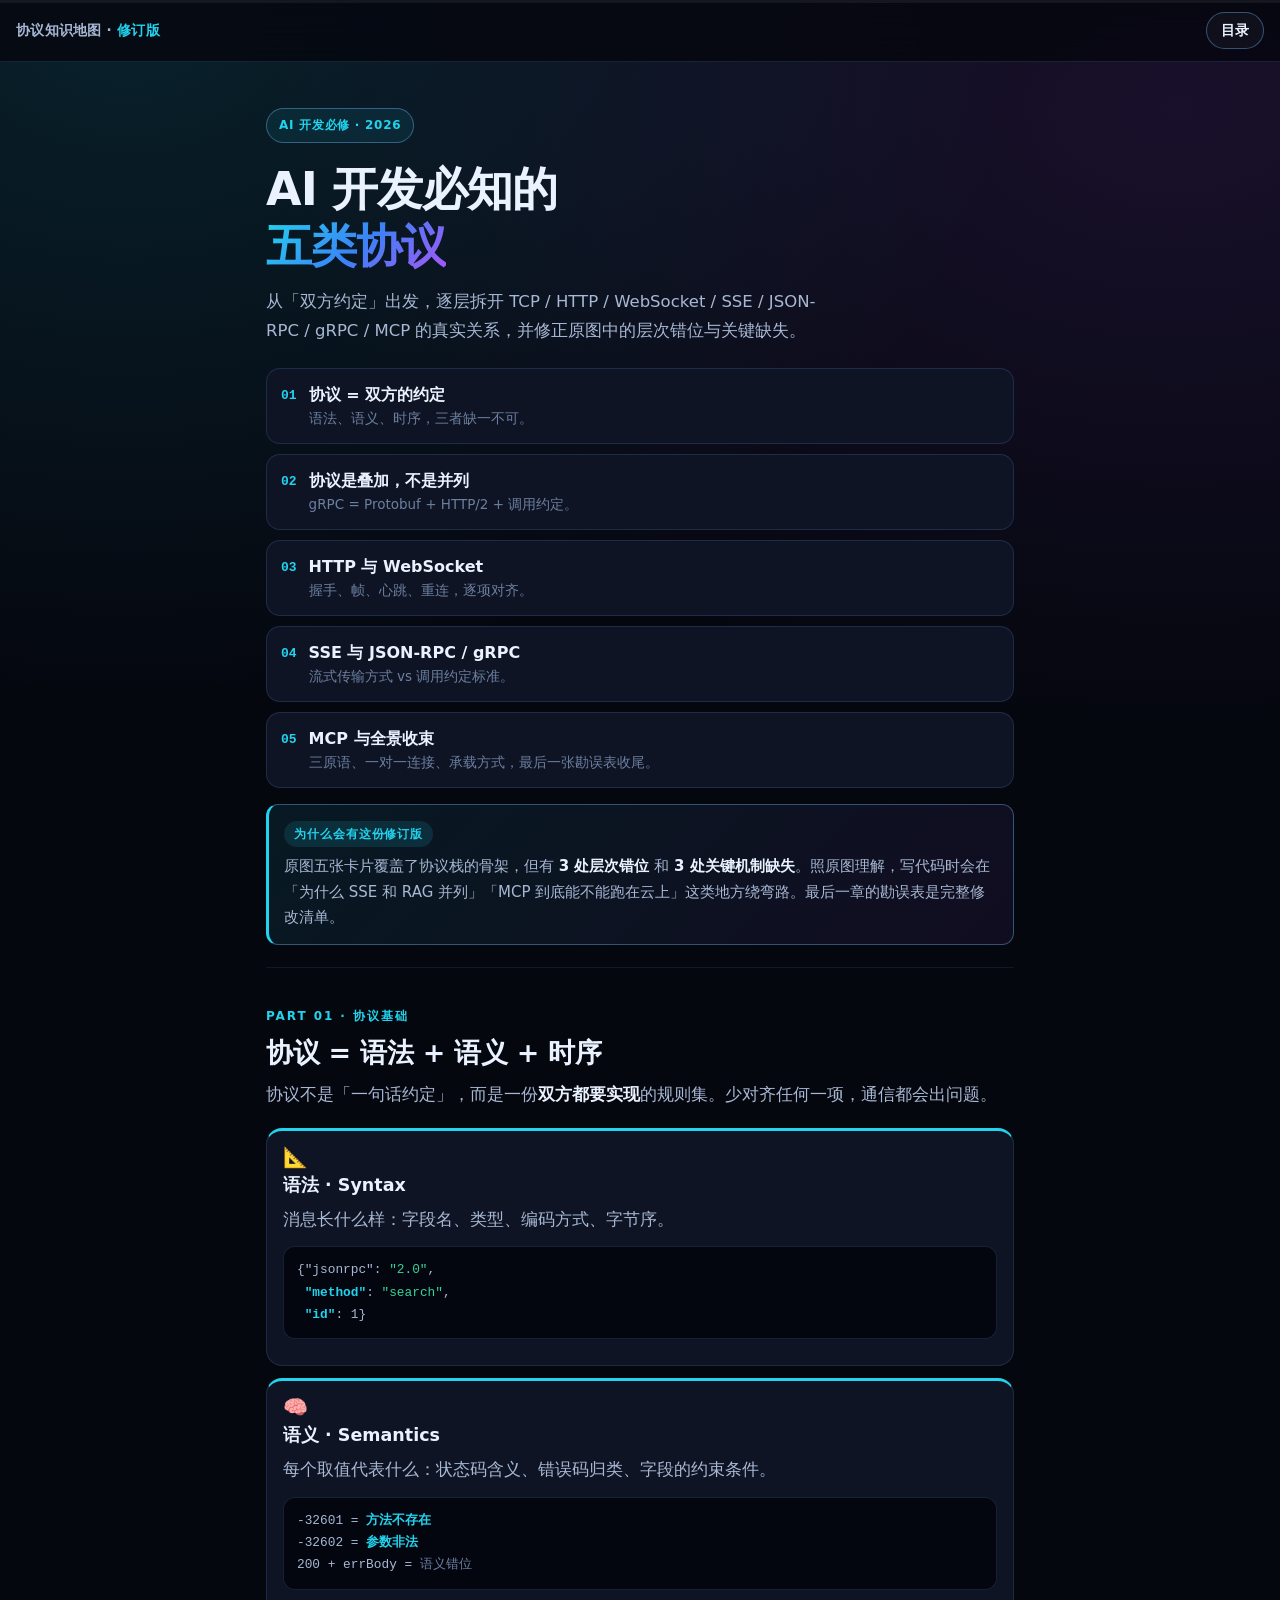
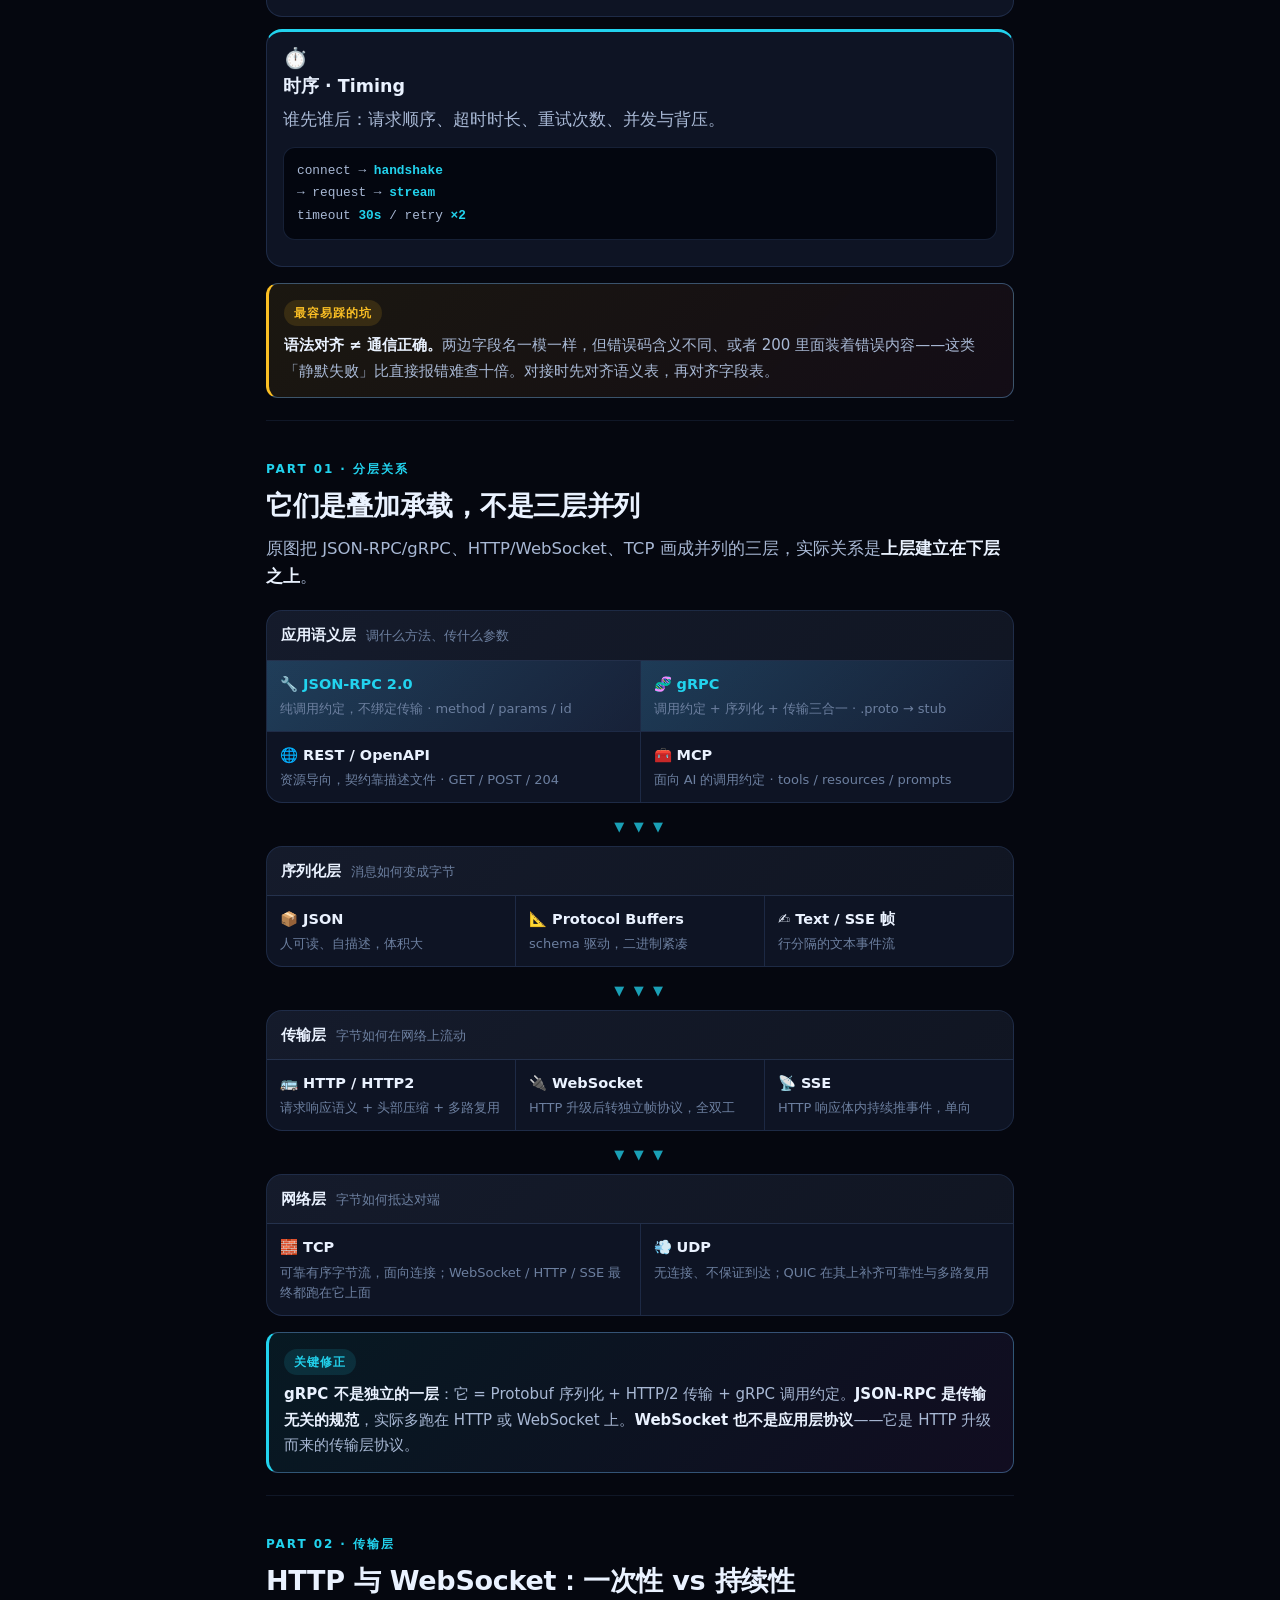
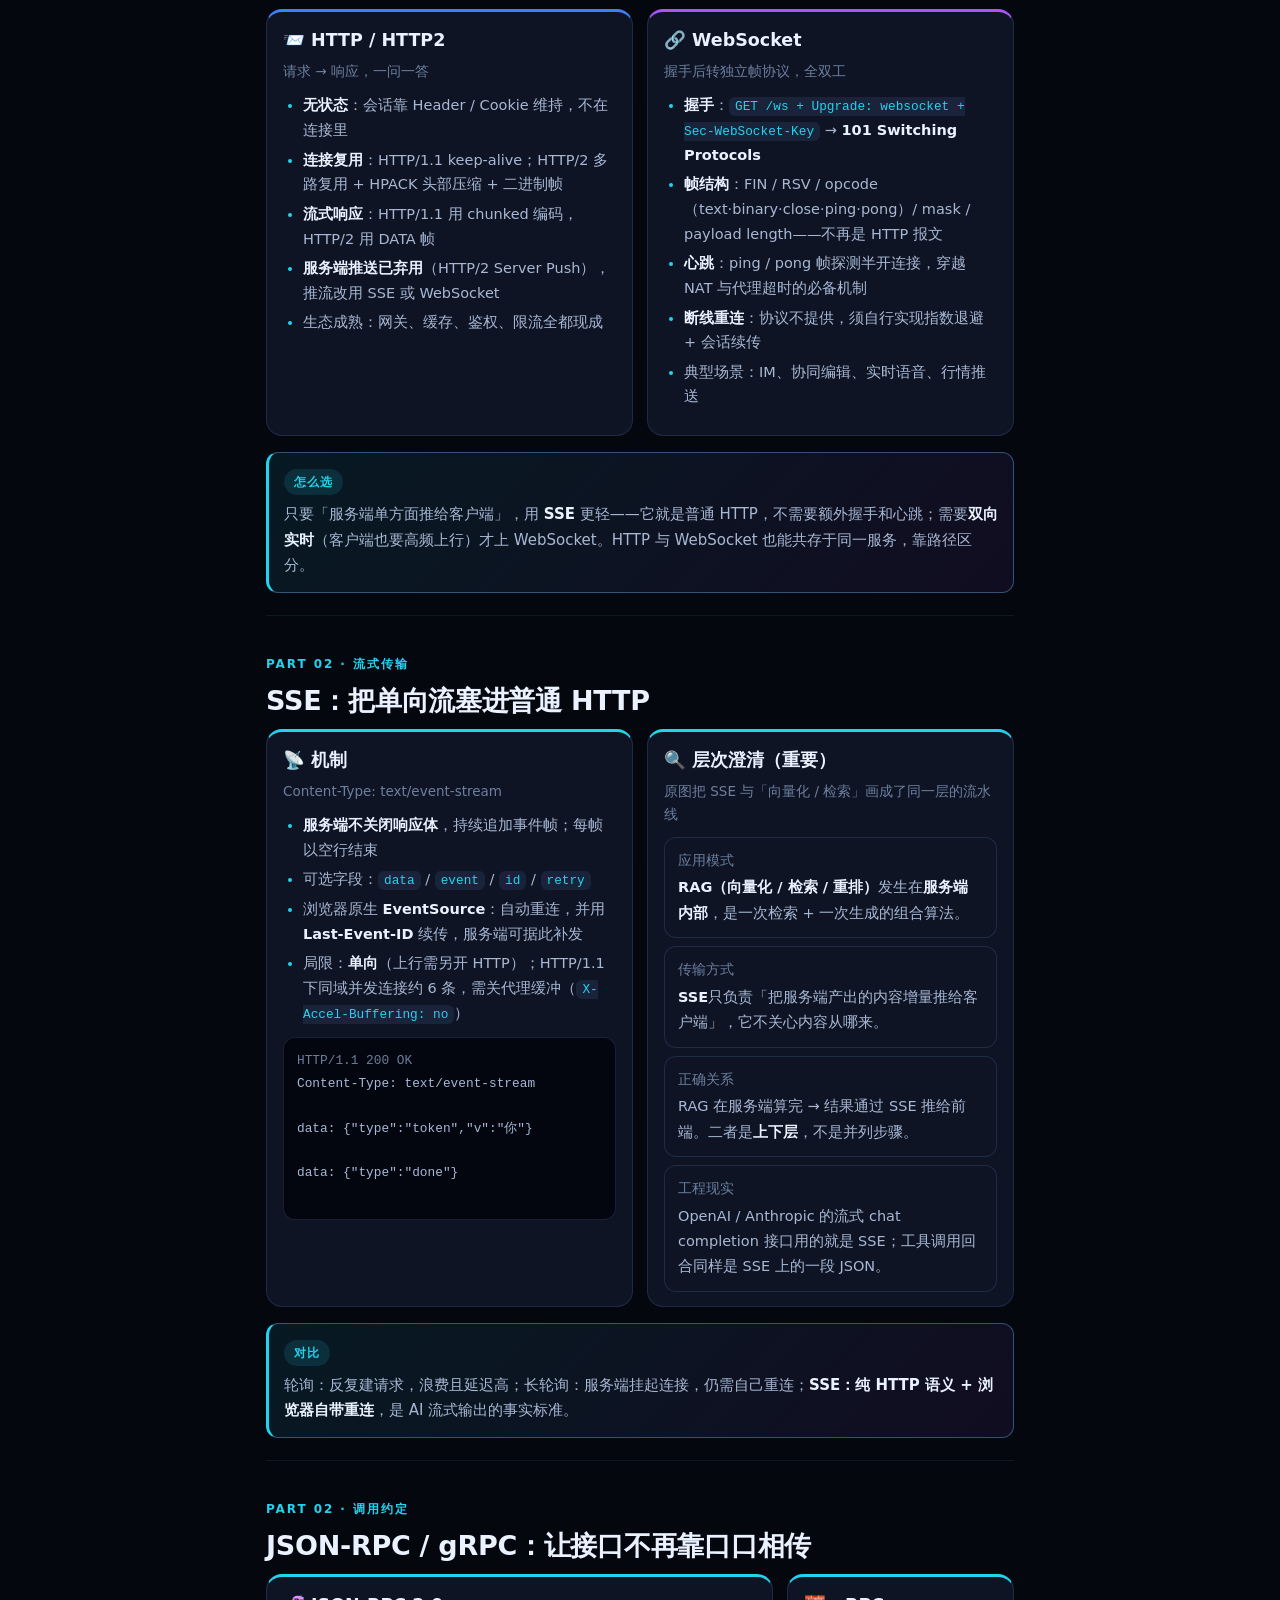
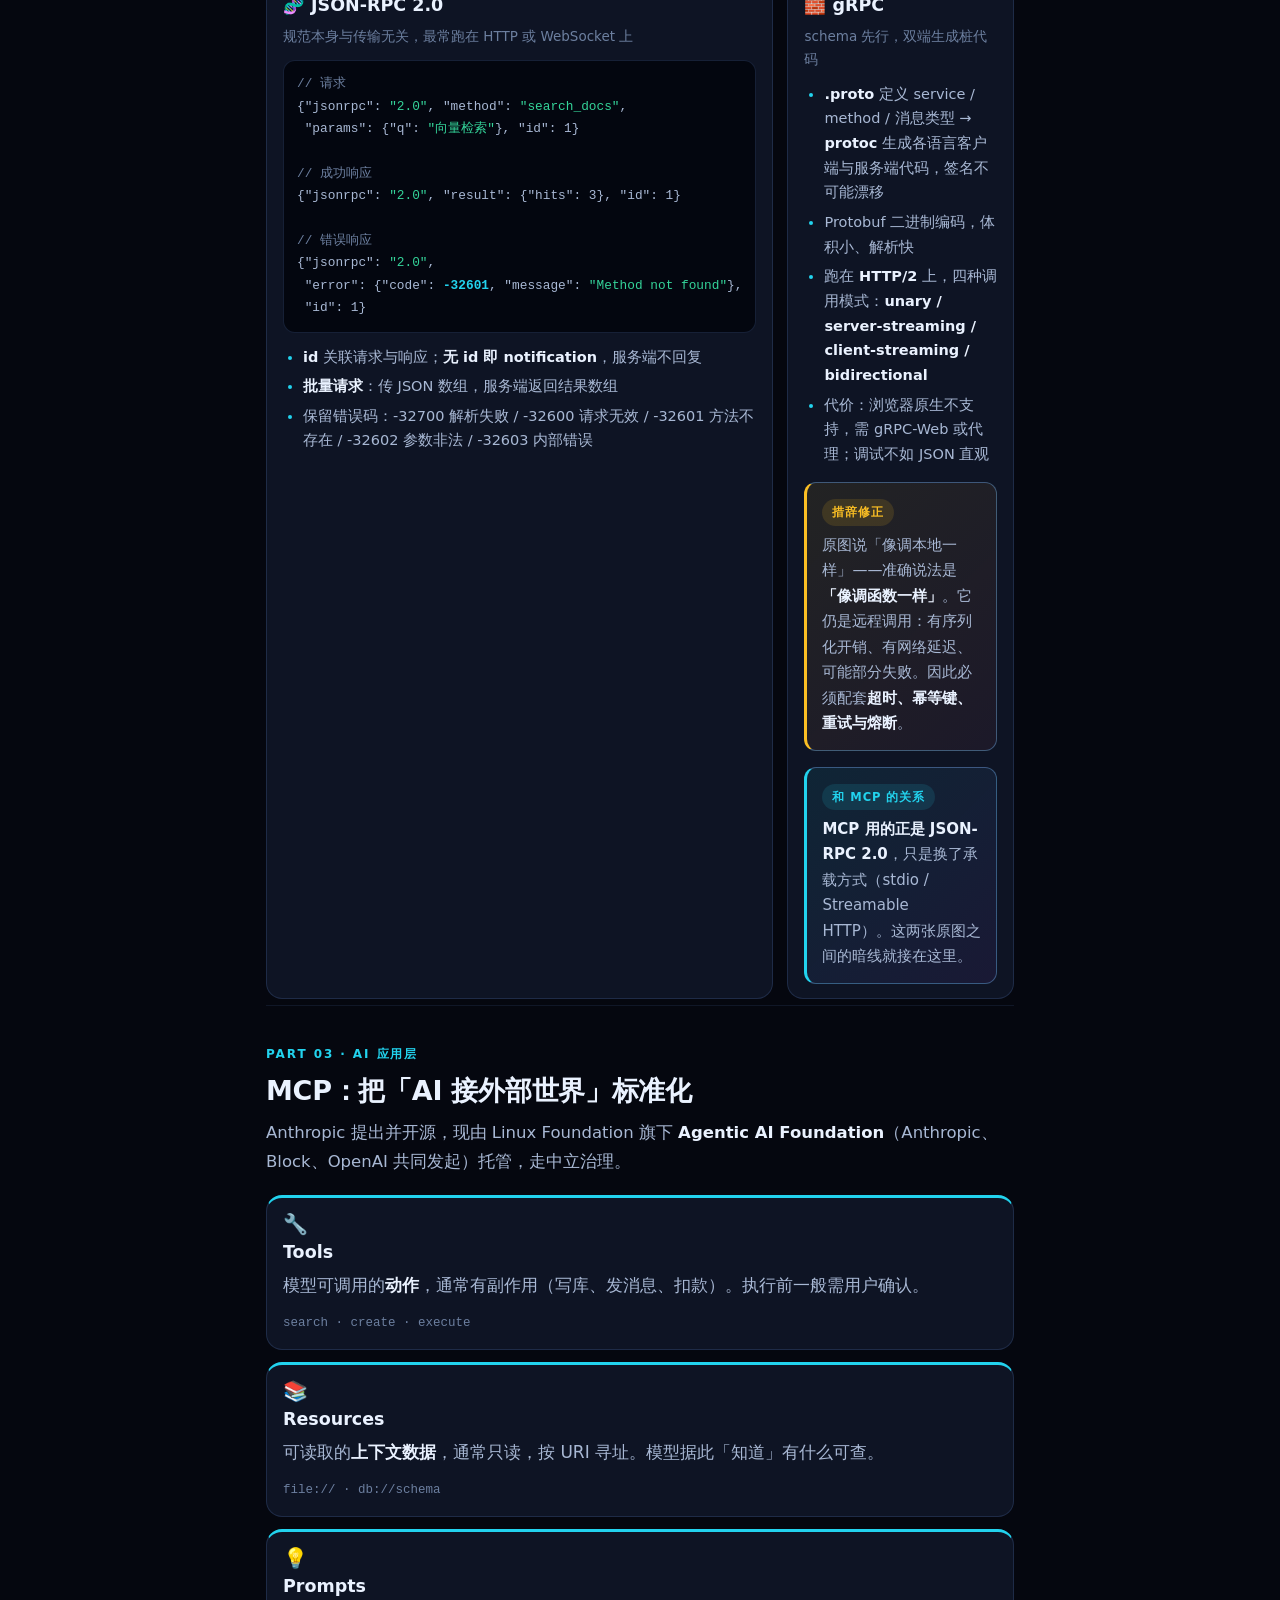
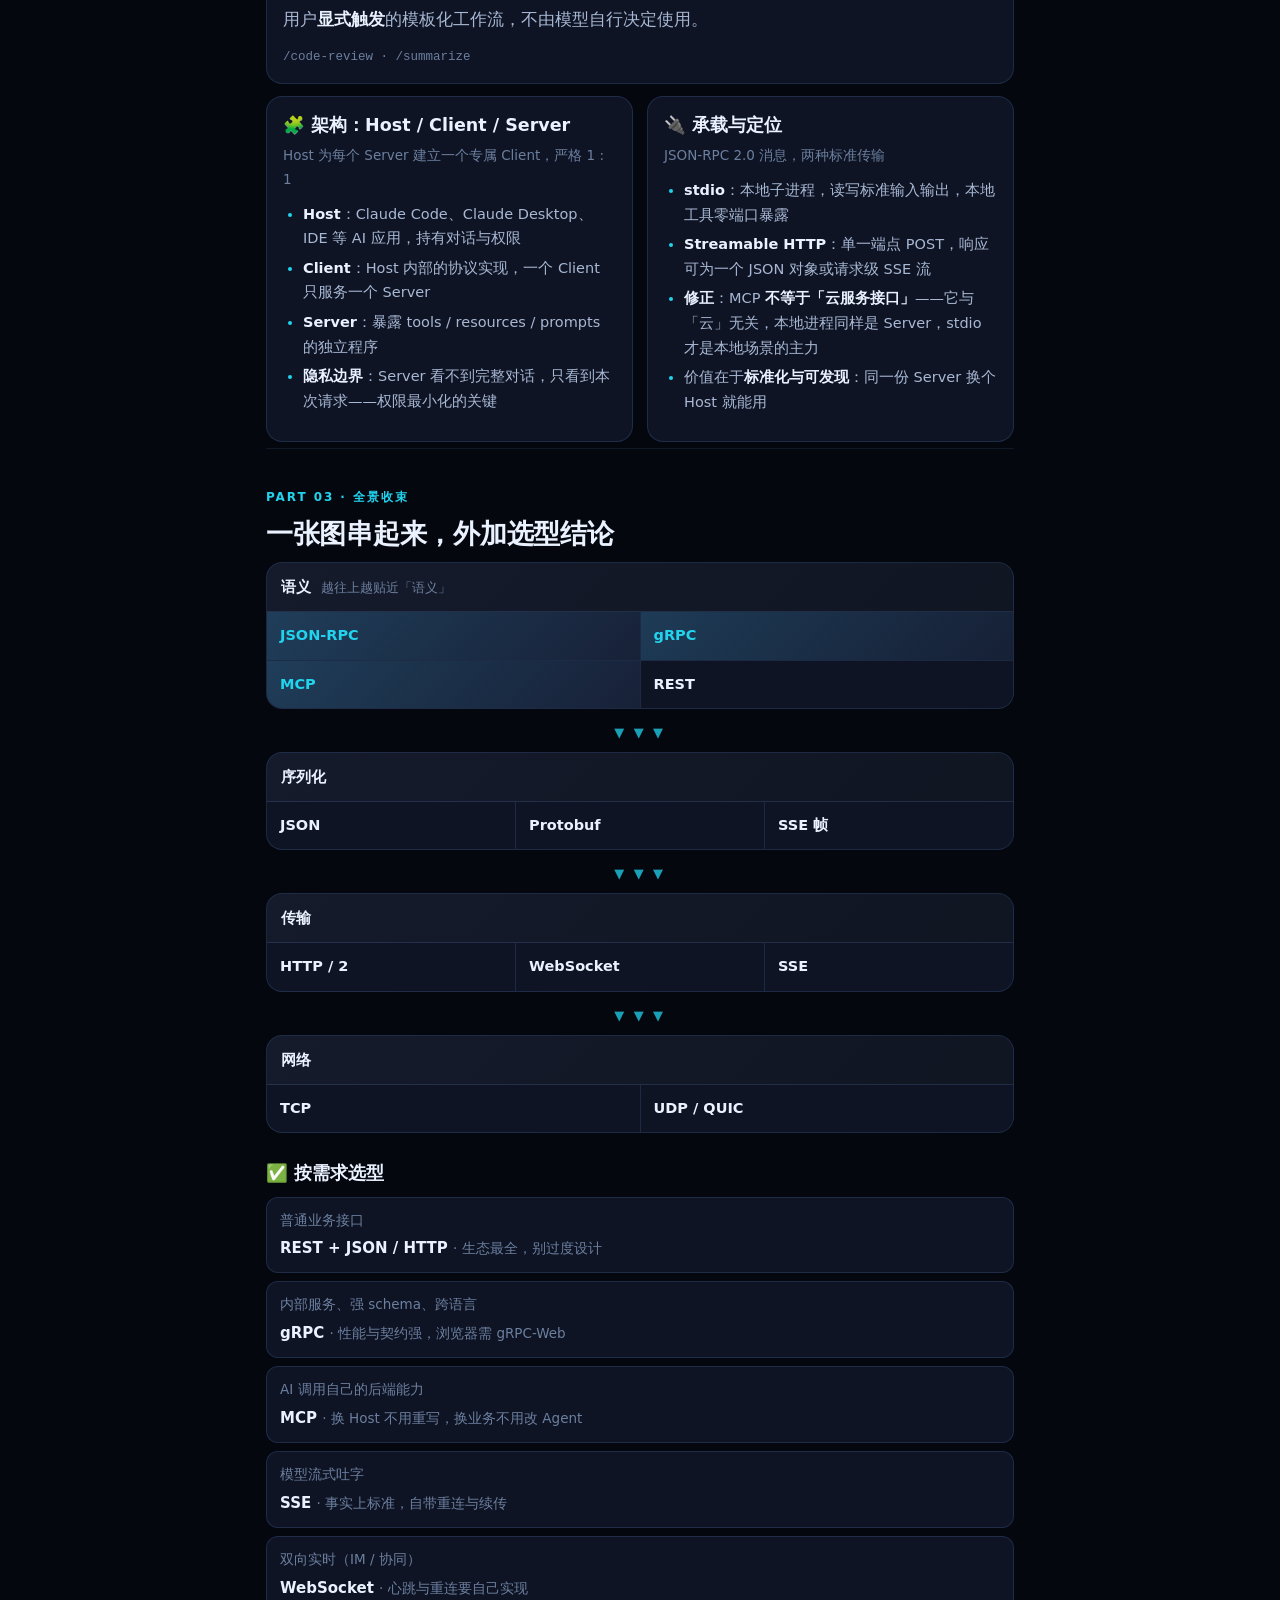
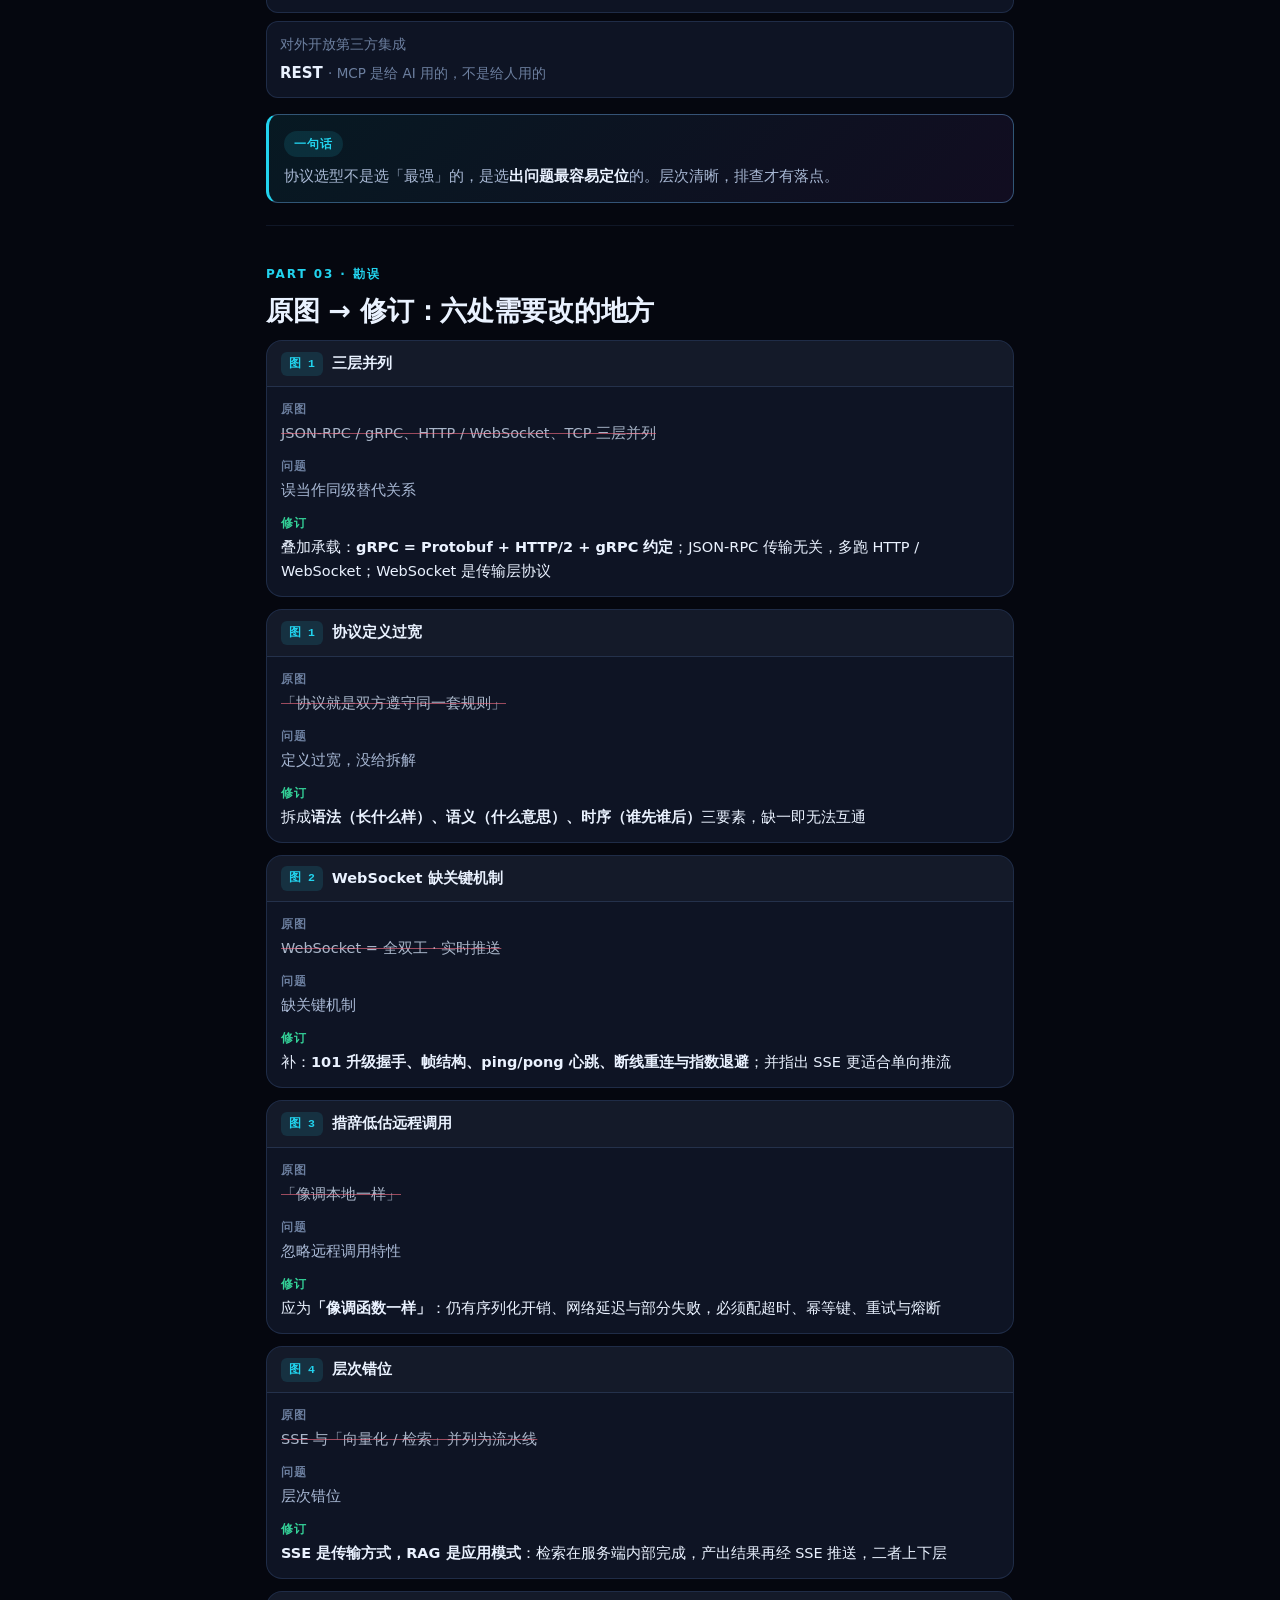
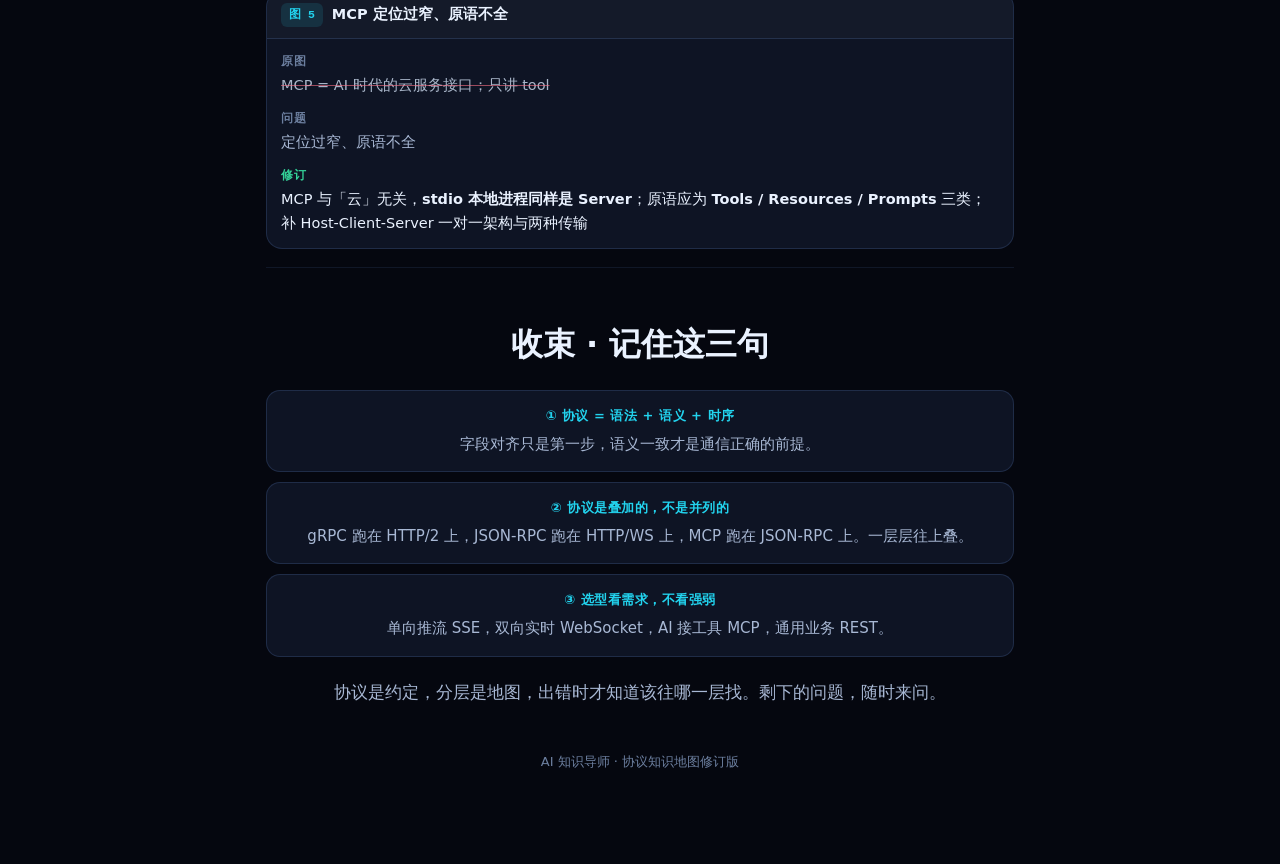
==== protocols.html @ 3a58b4ea "Add AI protocol knowledge notes: reading version + slide deck" ====
<!DOCTYPE html>
<html lang="zh-CN">
<head>
<meta charset="utf-8">
<meta name="viewport" content="width=device-width,initial-scale=1,viewport-fit=cover">
<meta name="apple-mobile-web-app-capable" content="yes">
<meta name="apple-mobile-web-app-status-bar-style" content="black-translucent">
<title>AI 开发必知的五类协议 · 修订版</title>
<style>
:root{
  --bg:#05070f;--surface:#0e1424;--surface-2:#151d33;
  --border:rgba(120,170,255,.16);--border-strong:rgba(120,190,255,.38);
  --text-1:#eaf2ff;--text-2:#a8b8d4;--text-3:#6c7f9f;
  --accent:#22d3ee;--accent-2:#a855f7;--accent-3:#3b82f6;
  --good:#34d399;--warn:#fbbf24;--bad:#fb7185;
  --grad:linear-gradient(135deg,#22d3ee,#3b82f6 52%,#a855f7);
  --radius:16px;
  --font:-apple-system,BlinkMacSystemFont,"PingFang SC","Noto Sans SC","Microsoft YaHei",system-ui,sans-serif;
  --mono:"JetBrains Mono","SF Mono",Menlo,Consolas,"Courier New",monospace;
}
*{box-sizing:border-box;-webkit-tap-highlight-color:transparent}
html{scroll-behavior:smooth;scroll-padding-top:74px}
body{
  margin:0;background:var(--bg);color:var(--text-1);font-family:var(--font);
  font-size:16.5px;line-height:1.75;
  background-image:
    radial-gradient(ellipse at 10% 0%,rgba(34,211,238,.13),transparent 55%),
    radial-gradient(ellipse at 92% 12%,rgba(168,85,247,.12),transparent 55%);
  background-attachment:fixed;
  padding-bottom:env(safe-area-inset-bottom);
}
img{max-width:100%}

/* ---------- 顶部进度条 ---------- */
#progress{position:fixed;top:0;left:0;right:0;height:3px;background:rgba(255,255,255,.06);z-index:60}
#progress i{display:block;height:100%;width:0;background:var(--grad)}

/* ---------- 顶栏 ---------- */
.topbar{
  position:sticky;top:0;z-index:50;display:flex;align-items:center;gap:12px;
  padding:12px 16px;padding-top:calc(12px + env(safe-area-inset-top));
  background:rgba(5,7,15,.82);backdrop-filter:blur(14px);
  border-bottom:1px solid var(--border);
}
.topbar .brand{font-size:13.5px;font-weight:600;color:var(--text-2);letter-spacing:.02em;flex:1;
  white-space:nowrap;overflow:hidden;text-overflow:ellipsis}
.topbar .brand b{color:var(--accent)}
.btn{
  appearance:none;border:1px solid var(--border-strong);background:rgba(255,255,255,.04);
  color:var(--text-1);font-family:var(--font);font-size:13.5px;font-weight:600;
  padding:8px 14px;border-radius:999px;cursor:pointer;line-height:1.4;
}
.btn:active{background:rgba(34,211,238,.18)}

/* ---------- 目录抽屉 ---------- */
.toc{
  position:fixed;inset:0;z-index:70;display:none;
  background:rgba(3,5,12,.96);backdrop-filter:blur(20px);
  padding:calc(70px + env(safe-area-inset-top)) 18px 40px;overflow:auto;
}
.toc.open{display:block}
.toc h4{margin:0 0 14px;font-size:12px;letter-spacing:.16em;color:var(--text-3);text-transform:uppercase}
.toc a{
  display:block;text-decoration:none;color:var(--text-1);font-size:17px;font-weight:600;
  padding:13px 14px;margin-bottom:8px;border-radius:12px;
  background:var(--surface);border:1px solid var(--border);
}
.toc a span{display:block;font-size:12.5px;font-weight:400;color:var(--text-3);margin-top:2px}
.toc a:active{background:var(--surface-2);border-color:var(--accent)}

/* ---------- 布局 ---------- */
main{max-width:780px;margin:0 auto;padding:0 16px 60px}
section{padding:38px 0 6px;border-top:1px solid rgba(120,170,255,.10)}
section:first-of-type{border-top:none}

.kicker{font-size:12px;letter-spacing:.16em;text-transform:uppercase;color:var(--accent);margin:0 0 8px;font-weight:700}
h1{font-size:34px;line-height:1.25;margin:0 0 12px;letter-spacing:-.02em}
h2{font-size:24px;line-height:1.35;margin:0 0 10px;letter-spacing:-.01em}
h3{font-size:17.5px;margin:0 0 6px;line-height:1.45}
h4{font-size:15px;margin:0 0 4px}
p{margin:0 0 12px;color:var(--text-2)}
.lede{font-size:16.5px;color:var(--text-2);margin-bottom:18px}
b,strong{color:var(--text-1);font-weight:700}
.dim{color:var(--text-3)}
.g{background:var(--grad);-webkit-background-clip:text;background-clip:text;color:transparent}

/* ---------- 封面 ---------- */
.cover{padding-top:46px;text-align:left}
.cover h1{font-size:40px}
.cover .sub{font-size:16.5px;color:var(--text-2);max-width:34em}
.badge{
  display:inline-block;font-size:12px;font-weight:700;letter-spacing:.06em;
  padding:6px 12px;border-radius:999px;border:1px solid var(--border-strong);
  color:var(--accent);background:rgba(34,211,238,.08);margin-bottom:18px;
}
.toclist{list-style:none;padding:0;margin:22px 0 0}
.toclist li{margin-bottom:10px}
.toclist a{
  display:flex;gap:12px;align-items:flex-start;text-decoration:none;
  padding:14px;border-radius:14px;background:var(--surface);border:1px solid var(--border);
}
.toclist a:active{border-color:var(--accent);background:var(--surface-2)}
.toclist .n{font-family:var(--mono);font-size:13px;color:var(--accent);font-weight:700;flex:0 0 auto;padding-top:2px}
.toclist .t{font-size:16px;font-weight:700;color:var(--text-1);line-height:1.45}
.toclist .d{font-size:13.5px;color:var(--text-3);line-height:1.55;margin-top:2px}

/* ---------- 卡片 ---------- */
.card{
  background:var(--surface);border:1px solid var(--border);border-radius:var(--radius);
  padding:16px 16px 14px;margin:0 0 12px;
}
.card.accent{border-top:3px solid var(--accent)}
.card h3{color:var(--text-1)}
.card p:last-child{margin-bottom:0}
.card .ic{font-size:20px;line-height:1;display:block;margin-bottom:6px}
.tagline{font-family:var(--mono);font-size:12.5px;color:var(--text-3);margin-top:8px;word-break:break-word}

.note{
  background:linear-gradient(135deg,rgba(34,211,238,.09),rgba(168,85,247,.08));
  border:1px solid var(--border-strong);border-left:3px solid var(--accent);
  border-radius:12px;padding:13px 15px;margin:16px 0;
}
.note .tag{
  display:inline-block;font-size:11.5px;font-weight:700;letter-spacing:.08em;
  color:var(--accent);background:rgba(34,211,238,.12);border-radius:999px;padding:3px 10px;margin-bottom:7px;
}
.note p{margin:0;color:var(--text-2);font-size:15px;line-height:1.7}
.note.warn{border-left-color:var(--warn);background:linear-gradient(135deg,rgba(251,191,36,.09),rgba(251,113,133,.06))}
.note.warn .tag{color:var(--warn);background:rgba(251,191,36,.13)}

/* ---------- 列表 ---------- */
ul{margin:0 0 12px;padding-left:20px}
li{margin-bottom:7px;color:var(--text-2);font-size:15.5px;line-height:1.7}
li::marker{color:var(--accent)}
ul.compact li{font-size:14.5px;margin-bottom:5px}

/* ---------- 代码块 ---------- */
.wire{
  background:#03060f;border:1px solid var(--border);border-radius:12px;
  padding:12px 13px;font-family:var(--mono);font-size:12.8px;line-height:1.75;
  color:var(--text-2);overflow-x:auto;white-space:pre;margin:12px 0;-webkit-overflow-scrolling:touch;
}
.wire b{color:var(--accent);font-weight:700}
.wire i{color:var(--good);font-style:normal}
.wire s{color:var(--text-3);text-decoration:none}
.wire u{color:var(--accent-2);text-decoration:none}
code{font-family:var(--mono);font-size:.88em;background:rgba(120,170,255,.1);
  padding:2px 6px;border-radius:6px;color:var(--accent);word-break:break-word}

/* ---------- 分层堆叠 ---------- */
.tier{margin-bottom:6px;border:1px solid var(--border);border-radius:var(--radius);
  background:linear-gradient(135deg,rgba(21,29,51,.65),rgba(14,20,36,.65));overflow:hidden}
.tier > .hd{
  display:flex;align-items:baseline;gap:10px;flex-wrap:wrap;
  padding:11px 14px;border-bottom:1px solid var(--border);
  background:rgba(255,255,255,.025);
}
.tier > .hd strong{font-size:15px;color:var(--text-1)}
.tier > .hd em{font-style:normal;font-size:12.5px;color:var(--text-3)}
.tier > .items{display:grid;grid-template-columns:1fr;gap:1px;background:var(--border)}
@media(min-width:620px){.tier > .items{grid-template-columns:repeat(var(--cols,2),1fr)}}
.item{background:var(--surface);padding:11px 13px}
.item .n{font-size:14.5px;font-weight:700;color:var(--text-1);display:block}
.item .d{font-size:13px;color:var(--text-3);line-height:1.6;display:block;margin-top:2px}
.item.hi{background:linear-gradient(135deg,rgba(34,211,238,.10),rgba(14,20,36,.4))}
.item.hi .n{color:var(--accent)}
.arrow{text-align:center;color:var(--accent);font-size:13px;letter-spacing:.2em;padding:7px 0;opacity:.75}

/* ---------- 对照（勘误） ---------- */
.err{border:1px solid var(--border);border-radius:var(--radius);overflow:hidden;margin-bottom:12px;background:var(--surface)}
.err .h{display:flex;align-items:center;gap:9px;padding:10px 14px;border-bottom:1px solid var(--border);
  background:rgba(255,255,255,.025)}
.err .h .lbl{font-family:var(--mono);font-size:11.5px;font-weight:700;color:var(--accent);
  background:rgba(34,211,238,.12);padding:2px 8px;border-radius:6px}
.err .h .ttl{font-size:14.5px;font-weight:700}
.err .b{padding:12px 14px}
.err .b .row{margin-bottom:10px}
.err .b .row:last-child{margin-bottom:0}
.err .b .k{font-size:11.5px;letter-spacing:.08em;color:var(--text-3);margin-bottom:3px;font-weight:700}
.err .b .v{font-size:14.5px;line-height:1.65;color:var(--text-2)}
.err .old .v{color:#a9b6c9;text-decoration:line-through;text-decoration-color:rgba(251,113,133,.6)}
.err .fix .v{color:var(--text-1)}
.err .fix .k{color:var(--good)}

/* ---------- 选型 ---------- */
.choice{display:grid;gap:8px;margin:10px 0 0}
.choice .r{display:grid;gap:3px;padding:11px 13px;border-radius:12px;background:var(--surface);border:1px solid var(--border)}
.choice .need{font-size:13.5px;color:var(--text-3)}
.choice .pick{font-size:15px;color:var(--text-1);font-weight:700}
.choice .pick em{font-style:normal;font-weight:400;font-size:13.5px;color:var(--text-3)}

/* ---------- 收尾 ---------- */
.end{text-align:center;padding:48px 0 20px}
.end .big{font-size:32px;font-weight:800;margin-bottom:12px}
.takeaway{display:grid;gap:10px;margin:18px 0}
.takeaway .t{padding:14px;border-radius:14px;border:1px solid var(--border);background:var(--surface)}
.takeaway .t .k{font-size:13px;color:var(--accent);font-weight:700;letter-spacing:.04em;margin-bottom:4px}
.takeaway .t .v{font-size:15px;color:var(--text-2);line-height:1.7}
.foot{text-align:center;color:var(--text-3);font-size:13px;padding:26px 0 10px}

@media(min-width:700px){
  body{font-size:17px}
  h1{font-size:42px}
  h2{font-size:27px}
  .cover h1{font-size:46px}
  .duo{display:grid;grid-template-columns:1fr 1fr;gap:14px}
  .duo > *{margin-bottom:0}
}
</style>
</head>
<body>

<div id="progress"><i></i></div>

<header class="topbar">
  <div class="brand">协议知识地图 · <b>修订版</b></div>
  <button class="btn" id="tocBtn">目录</button>
</header>

<nav class="toc" id="toc">
  <h4>目录 · 点击跳转</h4>
  <a href="#cover">封面 · 这份讲义讲什么<span>为什么原图需要修订</span></a>
  <a href="#three">01 · 协议的三要素<span>语法 / 语义 / 时序</span></a>
  <a href="#layers">02 · 协议分层：叠加而非并列<span>四层地图</span></a>
  <a href="#httpws">03 · HTTP 与 WebSocket<span>一次性 vs 持续性</span></a>
  <a href="#sse">04 · SSE：单向流式<span>机制与层次澄清</span></a>
  <a href="#rpc">05 · JSON-RPC / gRPC<span>让接口标准化</span></a>
  <a href="#mcp">06 · MCP：AI 接入标准<span>三原语与架构</span></a>
  <a href="#map">07 · 全景与选型<span>按需求选协议</span></a>
  <a href="#errata">08 · 勘误对照表<span>六处需要改的地方</span></a>
  <a href="#end">09 · 收束<span>记住这三句话</span></a>
</nav>

<main>

<!-- ============ 封面 ============ -->
<section id="cover" class="cover">
  <div class="badge">AI 开发必修 · 2026</div>
  <h1>AI 开发必知的<br><span class="g">五类协议</span></h1>
  <p class="sub">从「双方约定」出发，逐层拆开 TCP / HTTP / WebSocket / SSE / JSON-RPC / gRPC / MCP 的真实关系，并修正原图中的层次错位与关键缺失。</p>

  <ul class="toclist">
    <li><a href="#three"><div class="n">01</div><div><div class="t">协议 = 双方的约定</div><div class="d">语法、语义、时序，三者缺一不可。</div></div></a></li>
    <li><a href="#layers"><div class="n">02</div><div><div class="t">协议是叠加，不是并列</div><div class="d">gRPC = Protobuf + HTTP/2 + 调用约定。</div></div></a></li>
    <li><a href="#httpws"><div class="n">03</div><div><div class="t">HTTP 与 WebSocket</div><div class="d">握手、帧、心跳、重连，逐项对齐。</div></div></a></li>
    <li><a href="#sse"><div class="n">04</div><div><div class="t">SSE 与 JSON-RPC / gRPC</div><div class="d">流式传输方式 vs 调用约定标准。</div></div></a></li>
    <li><a href="#mcp"><div class="n">05</div><div><div class="t">MCP 与全景收束</div><div class="d">三原语、一对一连接、承载方式，最后一张勘误表收尾。</div></div></a></li>
  </ul>

  <div class="note">
    <div class="tag">为什么会有这份修订版</div>
    <p>原图五张卡片覆盖了协议栈的骨架，但有 <b>3 处层次错位</b> 和 <b>3 处关键机制缺失</b>。照原图理解，写代码时会在「为什么 SSE 和 RAG 并列」「MCP 到底能不能跑在云上」这类地方绕弯路。最后一章的勘误表是完整修改清单。</p>
  </div>
</section>

<!-- ============ 01 三要素 ============ -->
<section id="three">
  <p class="kicker">Part 01 · 协议基础</p>
  <h2>协议 = 语法 + 语义 + 时序</h2>
  <p class="lede">协议不是「一句话约定」，而是一份<b>双方都要实现</b>的规则集。少对齐任何一项，通信都会出问题。</p>

  <div class="card accent">
    <span class="ic">📐</span>
    <h3>语法 · Syntax</h3>
    <p>消息长什么样：字段名、类型、编码方式、字节序。</p>
    <div class="wire">{"jsonrpc": <i>"2.0"</i>,
 <b>"method"</b>: <i>"search"</i>,
 <b>"id"</b>: 1}</div>
  </div>

  <div class="card accent">
    <span class="ic">🧠</span>
    <h3>语义 · Semantics</h3>
    <p>每个取值代表什么：状态码含义、错误码归类、字段的约束条件。</p>
    <div class="wire">-32601 = <b>方法不存在</b>
-32602 = <b>参数非法</b>
200 + errBody = <s>语义错位</s></div>
  </div>

  <div class="card accent">
    <span class="ic">⏱️</span>
    <h3>时序 · Timing</h3>
    <p>谁先谁后：请求顺序、超时时长、重试次数、并发与背压。</p>
    <div class="wire">connect → <b>handshake</b>
→ request → <b>stream</b>
timeout <b>30s</b> / retry <b>×2</b></div>
  </div>

  <div class="note warn">
    <div class="tag">最容易踩的坑</div>
    <p><b>语法对齐 ≠ 通信正确。</b>两边字段名一模一样，但错误码含义不同、或者 200 里面装着错误内容——这类「静默失败」比直接报错难查十倍。对接时先对齐语义表，再对齐字段表。</p>
  </div>
</section>

<!-- ============ 02 分层 ============ -->
<section id="layers">
  <p class="kicker">Part 01 · 分层关系</p>
  <h2>它们是叠加承载，不是三层并列</h2>
  <p class="lede">原图把 JSON-RPC/gRPC、HTTP/WebSocket、TCP 画成并列的三层，实际关系是<b>上层建立在下层之上</b>。</p>

  <div class="tier">
    <div class="hd"><strong>应用语义层</strong><em>调什么方法、传什么参数</em></div>
    <div class="items" style="--cols:2">
      <div class="item hi"><span class="n">🔧 JSON-RPC 2.0</span><span class="d">纯调用约定，不绑定传输 · method / params / id</span></div>
      <div class="item hi"><span class="n">🧬 gRPC</span><span class="d">调用约定 + 序列化 + 传输三合一 · .proto → stub</span></div>
      <div class="item"><span class="n">🌐 REST / OpenAPI</span><span class="d">资源导向，契约靠描述文件 · GET / POST / 204</span></div>
      <div class="item"><span class="n">🧰 MCP</span><span class="d">面向 AI 的调用约定 · tools / resources / prompts</span></div>
    </div>
  </div>
  <div class="arrow">▼ ▼ ▼</div>

  <div class="tier">
    <div class="hd"><strong>序列化层</strong><em>消息如何变成字节</em></div>
    <div class="items" style="--cols:3">
      <div class="item"><span class="n">📦 JSON</span><span class="d">人可读、自描述，体积大</span></div>
      <div class="item"><span class="n">📐 Protocol Buffers</span><span class="d">schema 驱动，二进制紧凑</span></div>
      <div class="item"><span class="n">✍️ Text / SSE 帧</span><span class="d">行分隔的文本事件流</span></div>
    </div>
  </div>
  <div class="arrow">▼ ▼ ▼</div>

  <div class="tier">
    <div class="hd"><strong>传输层</strong><em>字节如何在网络上流动</em></div>
    <div class="items" style="--cols:3">
      <div class="item"><span class="n">🚌 HTTP / HTTP2</span><span class="d">请求响应语义 + 头部压缩 + 多路复用</span></div>
      <div class="item"><span class="n">🔌 WebSocket</span><span class="d">HTTP 升级后转独立帧协议，全双工</span></div>
      <div class="item"><span class="n">📡 SSE</span><span class="d">HTTP 响应体内持续推事件，单向</span></div>
    </div>
  </div>
  <div class="arrow">▼ ▼ ▼</div>

  <div class="tier">
    <div class="hd"><strong>网络层</strong><em>字节如何抵达对端</em></div>
    <div class="items" style="--cols:2">
      <div class="item"><span class="n">🧱 TCP</span><span class="d">可靠有序字节流，面向连接；WebSocket / HTTP / SSE 最终都跑在它上面</span></div>
      <div class="item"><span class="n">💨 UDP</span><span class="d">无连接、不保证到达；QUIC 在其上补齐可靠性与多路复用</span></div>
    </div>
  </div>

  <div class="note">
    <div class="tag">关键修正</div>
    <p><b>gRPC 不是独立的一层</b>：它 = Protobuf 序列化 + HTTP/2 传输 + gRPC 调用约定。<b>JSON-RPC 是传输无关的规范</b>，实际多跑在 HTTP 或 WebSocket 上。<b>WebSocket 也不是应用层协议</b>——它是 HTTP 升级而来的传输层协议。</p>
  </div>
</section>

<!-- ============ 03 HTTP vs WebSocket ============ -->
<section id="httpws">
  <p class="kicker">Part 02 · 传输层</p>
  <h2>HTTP 与 WebSocket：一次性 vs 持续性</h2>

  <div class="duo">
    <div class="card accent" style="border-top-color:var(--accent-3)">
      <h3>📨 HTTP / HTTP2</h3>
      <p style="font-size:13.5px;color:var(--text-3);margin-bottom:10px">请求 → 响应，一问一答</p>
      <ul class="compact">
        <li><b>无状态</b>：会话靠 Header / Cookie 维持，不在连接里</li>
        <li><b>连接复用</b>：HTTP/1.1 keep-alive；HTTP/2 多路复用 + HPACK 头部压缩 + 二进制帧</li>
        <li><b>流式响应</b>：HTTP/1.1 用 chunked 编码，HTTP/2 用 DATA 帧</li>
        <li><b>服务端推送已弃用</b>（HTTP/2 Server Push），推流改用 SSE 或 WebSocket</li>
        <li>生态成熟：网关、缓存、鉴权、限流全都现成</li>
      </ul>
    </div>

    <div class="card accent" style="border-top-color:var(--accent-2)">
      <h3>🔗 WebSocket</h3>
      <p style="font-size:13.5px;color:var(--text-3);margin-bottom:10px">握手后转独立帧协议，全双工</p>
      <ul class="compact">
        <li><b>握手</b>：<code>GET /ws + Upgrade: websocket + Sec-WebSocket-Key</code> → <b>101 Switching Protocols</b></li>
        <li><b>帧结构</b>：FIN / RSV / opcode（text·binary·close·ping·pong）/ mask / payload length——不再是 HTTP 报文</li>
        <li><b>心跳</b>：ping / pong 帧探测半开连接，穿越 NAT 与代理超时的必备机制</li>
        <li><b>断线重连</b>：协议不提供，须自行实现指数退避 + 会话续传</li>
        <li>典型场景：IM、协同编辑、实时语音、行情推送</li>
      </ul>
    </div>
  </div>

  <div class="note">
    <div class="tag">怎么选</div>
    <p>只要「服务端单方面推给客户端」，用 <b>SSE</b> 更轻——它就是普通 HTTP，不需要额外握手和心跳；需要<b>双向实时</b>（客户端也要高频上行）才上 WebSocket。HTTP 与 WebSocket 也能共存于同一服务，靠路径区分。</p>
  </div>
</section>

<!-- ============ 04 SSE ============ -->
<section id="sse">
  <p class="kicker">Part 02 · 流式传输</p>
  <h2>SSE：把单向流塞进普通 HTTP</h2>

  <div class="duo">
    <div class="card accent">
      <h3>📡 机制</h3>
      <p style="font-size:13.5px;color:var(--text-3);margin-bottom:10px">Content-Type: text/event-stream</p>
      <ul class="compact">
        <li><b>服务端不关闭响应体</b>，持续追加事件帧；每帧以空行结束</li>
        <li>可选字段：<code>data</code> / <code>event</code> / <code>id</code> / <code>retry</code></li>
        <li>浏览器原生 <b>EventSource</b>：自动重连，并用 <b>Last-Event-ID</b> 续传，服务端可据此补发</li>
        <li>局限：<b>单向</b>（上行需另开 HTTP）；HTTP/1.1 下同域并发连接约 6 条，需关代理缓冲（<code>X-Accel-Buffering: no</code>）</li>
      </ul>
      <div class="wire"><s>HTTP/1.1 200 OK</s>
Content-Type: text/event-stream

data: {"type":"token","v":"你"}

data: {"type":"done"}

</div>
    </div>

    <div class="card accent">
      <h3>🔍 层次澄清（重要）</h3>
      <p style="font-size:13.5px;color:var(--text-3);margin-bottom:10px">原图把 SSE 与「向量化 / 检索」画成了同一层的流水线</p>
      <div class="choice">
        <div class="r"><div class="need">应用模式</div><div class="pick" style="font-size:14.5px;font-weight:400;color:var(--text-2)"><b>RAG（向量化 / 检索 / 重排）</b>发生在<b>服务端内部</b>，是一次检索 + 一次生成的组合算法。</div></div>
        <div class="r"><div class="need">传输方式</div><div class="pick" style="font-size:14.5px;font-weight:400;color:var(--text-2)"><b>SSE</b>只负责「把服务端产出的内容增量推给客户端」，它不关心内容从哪来。</div></div>
        <div class="r"><div class="need">正确关系</div><div class="pick" style="font-size:14.5px;font-weight:400;color:var(--text-2)">RAG 在服务端算完 → 结果通过 SSE 推给前端。二者是<b>上下层</b>，不是并列步骤。</div></div>
        <div class="r"><div class="need">工程现实</div><div class="pick" style="font-size:14.5px;font-weight:400;color:var(--text-2)">OpenAI / Anthropic 的流式 chat completion 接口用的就是 SSE；工具调用回合同样是 SSE 上的一段 JSON。</div></div>
      </div>
    </div>
  </div>

  <div class="note">
    <div class="tag">对比</div>
    <p>轮询：反复建请求，浪费且延迟高；长轮询：服务端挂起连接，仍需自己重连；<b>SSE：纯 HTTP 语义 + 浏览器自带重连</b>，是 AI 流式输出的事实标准。</p>
  </div>
</section>

<!-- ============ 05 JSON-RPC / gRPC ============ -->
<section id="rpc">
  <p class="kicker">Part 02 · 调用约定</p>
  <h2>JSON-RPC / gRPC：让接口不再靠口口相传</h2>

  <div class="duo">
    <div class="card accent">
      <h3>🧬 JSON-RPC 2.0</h3>
      <p style="font-size:13.5px;color:var(--text-3);margin-bottom:10px">规范本身与传输无关，最常跑在 HTTP 或 WebSocket 上</p>
      <div class="wire"><s>// 请求</s>
{"jsonrpc": <i>"2.0"</i>, "method": <i>"search_docs"</i>,
 "params": {"q": <i>"向量检索"</i>}, "id": 1}

<s>// 成功响应</s>
{"jsonrpc": <i>"2.0"</i>, "result": {"hits": 3}, "id": 1}

<s>// 错误响应</s>
{"jsonrpc": <i>"2.0"</i>,
 "error": {"code": <b>-32601</b>, "message": <i>"Method not found"</i>},
 "id": 1}</div>
      <ul class="compact" style="margin-top:12px">
        <li><b>id</b> 关联请求与响应；<b>无 id 即 notification</b>，服务端不回复</li>
        <li><b>批量请求</b>：传 JSON 数组，服务端返回结果数组</li>
        <li>保留错误码：-32700 解析失败 / -32600 请求无效 / -32601 方法不存在 / -32602 参数非法 / -32603 内部错误</li>
      </ul>
    </div>

    <div class="card accent">
      <h3>🧱 gRPC</h3>
      <p style="font-size:13.5px;color:var(--text-3);margin-bottom:10px">schema 先行，双端生成桩代码</p>
      <ul class="compact">
        <li><b>.proto</b> 定义 service / method / 消息类型 → <b>protoc</b> 生成各语言客户端与服务端代码，签名不可能漂移</li>
        <li>Protobuf 二进制编码，体积小、解析快</li>
        <li>跑在 <b>HTTP/2</b> 上，四种调用模式：<b>unary / server-streaming / client-streaming / bidirectional</b></li>
        <li>代价：浏览器原生不支持，需 gRPC-Web 或代理；调试不如 JSON 直观</li>
      </ul>
      <div class="note warn" style="margin-bottom:0">
        <div class="tag">措辞修正</div>
        <p>原图说「像调本地一样」——准确说法是<b>「像调函数一样」</b>。它仍是远程调用：有序列化开销、有网络延迟、可能部分失败。因此必须配套<b>超时、幂等键、重试与熔断</b>。</p>
      </div>
      <div class="note" style="margin-bottom:0">
        <div class="tag">和 MCP 的关系</div>
        <p><b>MCP 用的正是 JSON-RPC 2.0</b>，只是换了承载方式（stdio / Streamable HTTP）。这两张原图之间的暗线就接在这里。</p>
      </div>
    </div>
  </div>
</section>

<!-- ============ 06 MCP ============ -->
<section id="mcp">
  <p class="kicker">Part 03 · AI 应用层</p>
  <h2>MCP：把「AI 接外部世界」标准化</h2>
  <p class="lede">Anthropic 提出并开源，现由 Linux Foundation 旗下 <b>Agentic AI Foundation</b>（Anthropic、Block、OpenAI 共同发起）托管，走中立治理。</p>

  <div class="card accent">
    <span class="ic">🔧</span>
    <h3>Tools</h3>
    <p>模型可调用的<b>动作</b>，通常有副作用（写库、发消息、扣款）。执行前一般需用户确认。</p>
    <div class="tagline">search · create · execute</div>
  </div>

  <div class="card accent">
    <span class="ic">📚</span>
    <h3>Resources</h3>
    <p>可读取的<b>上下文数据</b>，通常只读，按 URI 寻址。模型据此「知道」有什么可查。</p>
    <div class="tagline">file:// · db://schema</div>
  </div>

  <div class="card accent">
    <span class="ic">💡</span>
    <h3>Prompts</h3>
    <p>用户<b>显式触发</b>的模板化工作流，不由模型自行决定使用。</p>
    <div class="tagline">/code-review · /summarize</div>
  </div>

  <div class="duo">
    <div class="card">
      <h3>🧩 架构：Host / Client / Server</h3>
      <p style="font-size:13.5px;color:var(--text-3);margin-bottom:10px">Host 为每个 Server 建立一个专属 Client，严格 1 : 1</p>
      <ul class="compact">
        <li><b>Host</b>：Claude Code、Claude Desktop、IDE 等 AI 应用，持有对话与权限</li>
        <li><b>Client</b>：Host 内部的协议实现，一个 Client 只服务一个 Server</li>
        <li><b>Server</b>：暴露 tools / resources / prompts 的独立程序</li>
        <li><b>隐私边界</b>：Server 看不到完整对话，只看到本次请求——权限最小化的关键</li>
      </ul>
    </div>

    <div class="card">
      <h3>🔌 承载与定位</h3>
      <p style="font-size:13.5px;color:var(--text-3);margin-bottom:10px">JSON-RPC 2.0 消息，两种标准传输</p>
      <ul class="compact">
        <li><b>stdio</b>：本地子进程，读写标准输入输出，本地工具零端口暴露</li>
        <li><b>Streamable HTTP</b>：单一端点 POST，响应可为一个 JSON 对象或请求级 SSE 流</li>
        <li><b>修正</b>：MCP <b>不等于「云服务接口」</b>——它与「云」无关，本地进程同样是 Server，stdio 才是本地场景的主力</li>
        <li>价值在于<b>标准化与可发现</b>：同一份 Server 换个 Host 就能用</li>
      </ul>
    </div>
  </div>
</section>

<!-- ============ 07 全景与选型 ============ -->
<section id="map">
  <p class="kicker">Part 03 · 全景收束</p>
  <h2>一张图串起来，外加选型结论</h2>

  <div class="tier">
    <div class="hd"><strong>语义</strong><em>越往上越贴近「语义」</em></div>
    <div class="items" style="--cols:2">
      <div class="item hi"><span class="n">JSON-RPC</span></div>
      <div class="item hi"><span class="n">gRPC</span></div>
      <div class="item hi"><span class="n">MCP</span></div>
      <div class="item"><span class="n">REST</span></div>
    </div>
  </div>
  <div class="arrow">▼ ▼ ▼</div>
  <div class="tier">
    <div class="hd"><strong>序列化</strong></div>
    <div class="items" style="--cols:3">
      <div class="item"><span class="n">JSON</span></div>
      <div class="item"><span class="n">Protobuf</span></div>
      <div class="item"><span class="n">SSE 帧</span></div>
    </div>
  </div>
  <div class="arrow">▼ ▼ ▼</div>
  <div class="tier">
    <div class="hd"><strong>传输</strong></div>
    <div class="items" style="--cols:3">
      <div class="item"><span class="n">HTTP / 2</span></div>
      <div class="item"><span class="n">WebSocket</span></div>
      <div class="item"><span class="n">SSE</span></div>
    </div>
  </div>
  <div class="arrow">▼ ▼ ▼</div>
  <div class="tier">
    <div class="hd"><strong>网络</strong></div>
    <div class="items" style="--cols:2">
      <div class="item"><span class="n">TCP</span></div>
      <div class="item"><span class="n">UDP / QUIC</span></div>
    </div>
  </div>

  <h3 style="margin-top:28px">✅ 按需求选型</h3>
  <div class="choice">
    <div class="r"><div class="need">普通业务接口</div><div class="pick">REST + JSON / HTTP <em>· 生态最全，别过度设计</em></div></div>
    <div class="r"><div class="need">内部服务、强 schema、跨语言</div><div class="pick">gRPC <em>· 性能与契约强，浏览器需 gRPC-Web</em></div></div>
    <div class="r"><div class="need">AI 调用自己的后端能力</div><div class="pick">MCP <em>· 换 Host 不用重写，换业务不用改 Agent</em></div></div>
    <div class="r"><div class="need">模型流式吐字</div><div class="pick">SSE <em>· 事实上标准，自带重连与续传</em></div></div>
    <div class="r"><div class="need">双向实时（IM / 协同）</div><div class="pick">WebSocket <em>· 心跳与重连要自己实现</em></div></div>
    <div class="r"><div class="need">对外开放第三方集成</div><div class="pick">REST <em>· MCP 是给 AI 用的，不是给人用的</em></div></div>
  </div>

  <div class="note">
    <div class="tag">一句话</div>
    <p>协议选型不是选「最强」的，是选<b>出问题最容易定位</b>的。层次清晰，排查才有落点。</p>
  </div>
</section>

<!-- ============ 08 勘误 ============ -->
<section id="errata">
  <p class="kicker">Part 03 · 勘误</p>
  <h2>原图 → 修订：六处需要改的地方</h2>

  <div class="err">
    <div class="h"><span class="lbl">图 1</span><span class="ttl">三层并列</span></div>
    <div class="b">
      <div class="row old"><div class="k">原图</div><div class="v">JSON-RPC / gRPC、HTTP / WebSocket、TCP 三层并列</div></div>
      <div class="row"><div class="k">问题</div><div class="v">误当作同级替代关系</div></div>
      <div class="row fix"><div class="k">修订</div><div class="v">叠加承载：<b>gRPC = Protobuf + HTTP/2 + gRPC 约定</b>；JSON-RPC 传输无关，多跑 HTTP / WebSocket；WebSocket 是传输层协议</div></div>
    </div>
  </div>

  <div class="err">
    <div class="h"><span class="lbl">图 1</span><span class="ttl">协议定义过宽</span></div>
    <div class="b">
      <div class="row old"><div class="k">原图</div><div class="v">「协议就是双方遵守同一套规则」</div></div>
      <div class="row"><div class="k">问题</div><div class="v">定义过宽，没给拆解</div></div>
      <div class="row fix"><div class="k">修订</div><div class="v">拆成<b>语法（长什么样）、语义（什么意思）、时序（谁先谁后）</b>三要素，缺一即无法互通</div></div>
    </div>
  </div>

  <div class="err">
    <div class="h"><span class="lbl">图 2</span><span class="ttl">WebSocket 缺关键机制</span></div>
    <div class="b">
      <div class="row old"><div class="k">原图</div><div class="v">WebSocket = 全双工 · 实时推送</div></div>
      <div class="row"><div class="k">问题</div><div class="v">缺关键机制</div></div>
      <div class="row fix"><div class="k">修订</div><div class="v">补：<b>101 升级握手、帧结构、ping/pong 心跳、断线重连与指数退避</b>；并指出 SSE 更适合单向推流</div></div>
    </div>
  </div>

  <div class="err">
    <div class="h"><span class="lbl">图 3</span><span class="ttl">措辞低估远程调用</span></div>
    <div class="b">
      <div class="row old"><div class="k">原图</div><div class="v">「像调本地一样」</div></div>
      <div class="row"><div class="k">问题</div><div class="v">忽略远程调用特性</div></div>
      <div class="row fix"><div class="k">修订</div><div class="v">应为<b>「像调函数一样」</b>：仍有序列化开销、网络延迟与部分失败，必须配超时、幂等键、重试与熔断</div></div>
    </div>
  </div>

  <div class="err">
    <div class="h"><span class="lbl">图 4</span><span class="ttl">层次错位</span></div>
    <div class="b">
      <div class="row old"><div class="k">原图</div><div class="v">SSE 与「向量化 / 检索」并列为流水线</div></div>
      <div class="row"><div class="k">问题</div><div class="v">层次错位</div></div>
      <div class="row fix"><div class="k">修订</div><div class="v"><b>SSE 是传输方式，RAG 是应用模式</b>：检索在服务端内部完成，产出结果再经 SSE 推送，二者上下层</div></div>
    </div>
  </div>

  <div class="err">
    <div class="h"><span class="lbl">图 5</span><span class="ttl">MCP 定位过窄、原语不全</span></div>
    <div class="b">
      <div class="row old"><div class="k">原图</div><div class="v">MCP = AI 时代的云服务接口；只讲 tool</div></div>
      <div class="row"><div class="k">问题</div><div class="v">定位过窄、原语不全</div></div>
      <div class="row fix"><div class="k">修订</div><div class="v">MCP 与「云」无关，<b>stdio 本地进程同样是 Server</b>；原语应为 <b>Tools / Resources / Prompts</b> 三类；补 Host-Client-Server 一对一架构与两种传输</div></div>
    </div>
  </div>
</section>

<!-- ============ 09 收束 ============ -->
<section id="end" class="end">
  <div class="big">收束 · 记住这三句</div>
  <div class="takeaway">
    <div class="t"><div class="k">① 协议 = 语法 + 语义 + 时序</div><div class="v">字段对齐只是第一步，语义一致才是通信正确的前提。</div></div>
    <div class="t"><div class="k">② 协议是叠加的，不是并列的</div><div class="v">gRPC 跑在 HTTP/2 上，JSON-RPC 跑在 HTTP/WS 上，MCP 跑在 JSON-RPC 上。一层层往上叠。</div></div>
    <div class="t"><div class="k">③ 选型看需求，不看强弱</div><div class="v">单向推流 SSE，双向实时 WebSocket，AI 接工具 MCP，通用业务 REST。</div></div>
  </div>
  <p class="lede" style="text-align:center;margin-top:22px">协议是约定，分层是地图，出错时才知道该往哪一层找。剩下的问题，随时来问。</p>
  <div class="foot">AI 知识导师 · 协议知识地图修订版</div>
</section>

</main>

<script>
(function(){
  var bar = document.querySelector('#progress i');
  var toc = document.getElementById('toc');
  var btn = document.getElementById('tocBtn');

  function onScroll(){
    var h = document.documentElement;
    var max = h.scrollHeight - h.clientHeight;
    var p = max > 0 ? (h.scrollTop || document.body.scrollTop) / max : 0;
    bar.style.width = Math.min(100, Math.max(0, p * 100)) + '%';
  }
  window.addEventListener('scroll', onScroll, {passive:true});
  window.addEventListener('resize', onScroll);
  onScroll();

  btn.addEventListener('click', function(){ toc.classList.toggle('open'); });
  toc.addEventListener('click', function(e){
    if(e.target.tagName === 'A') toc.classList.remove('open');
  });
})();
</script>
</body>
</html>
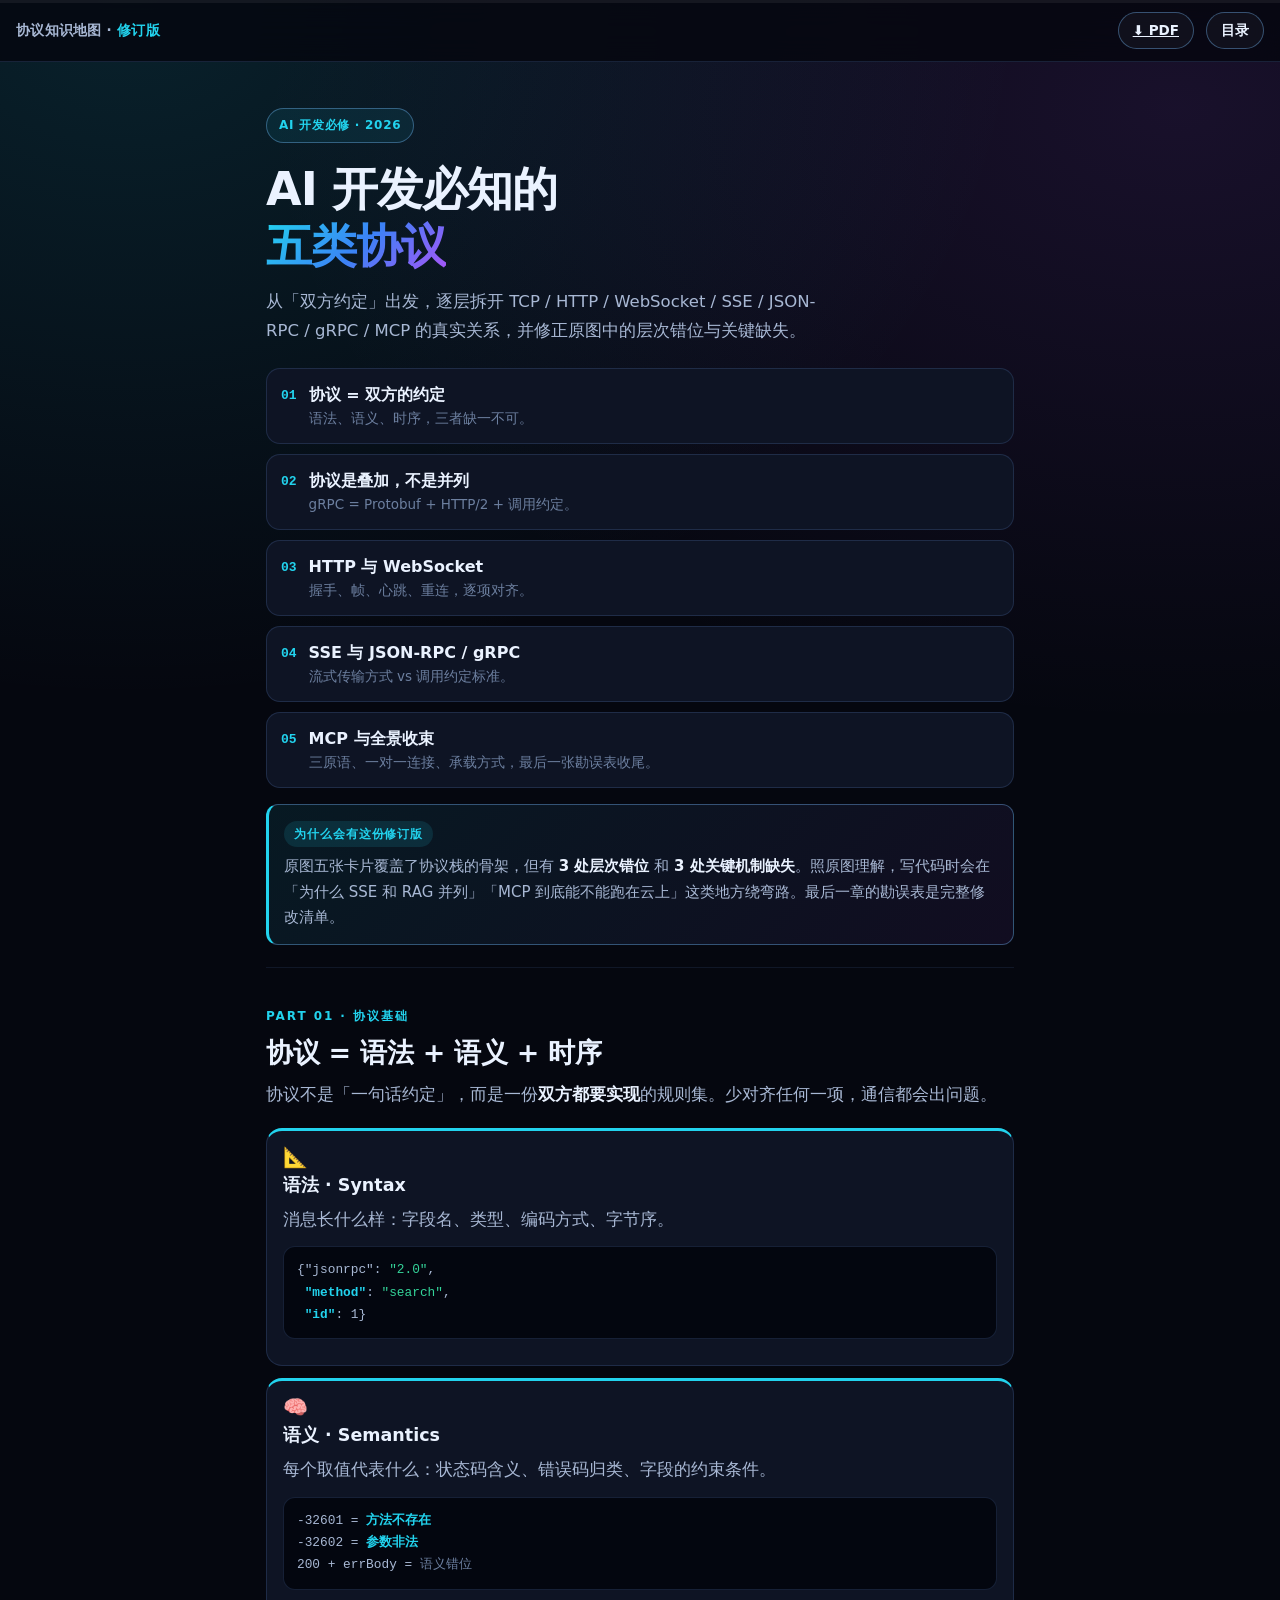
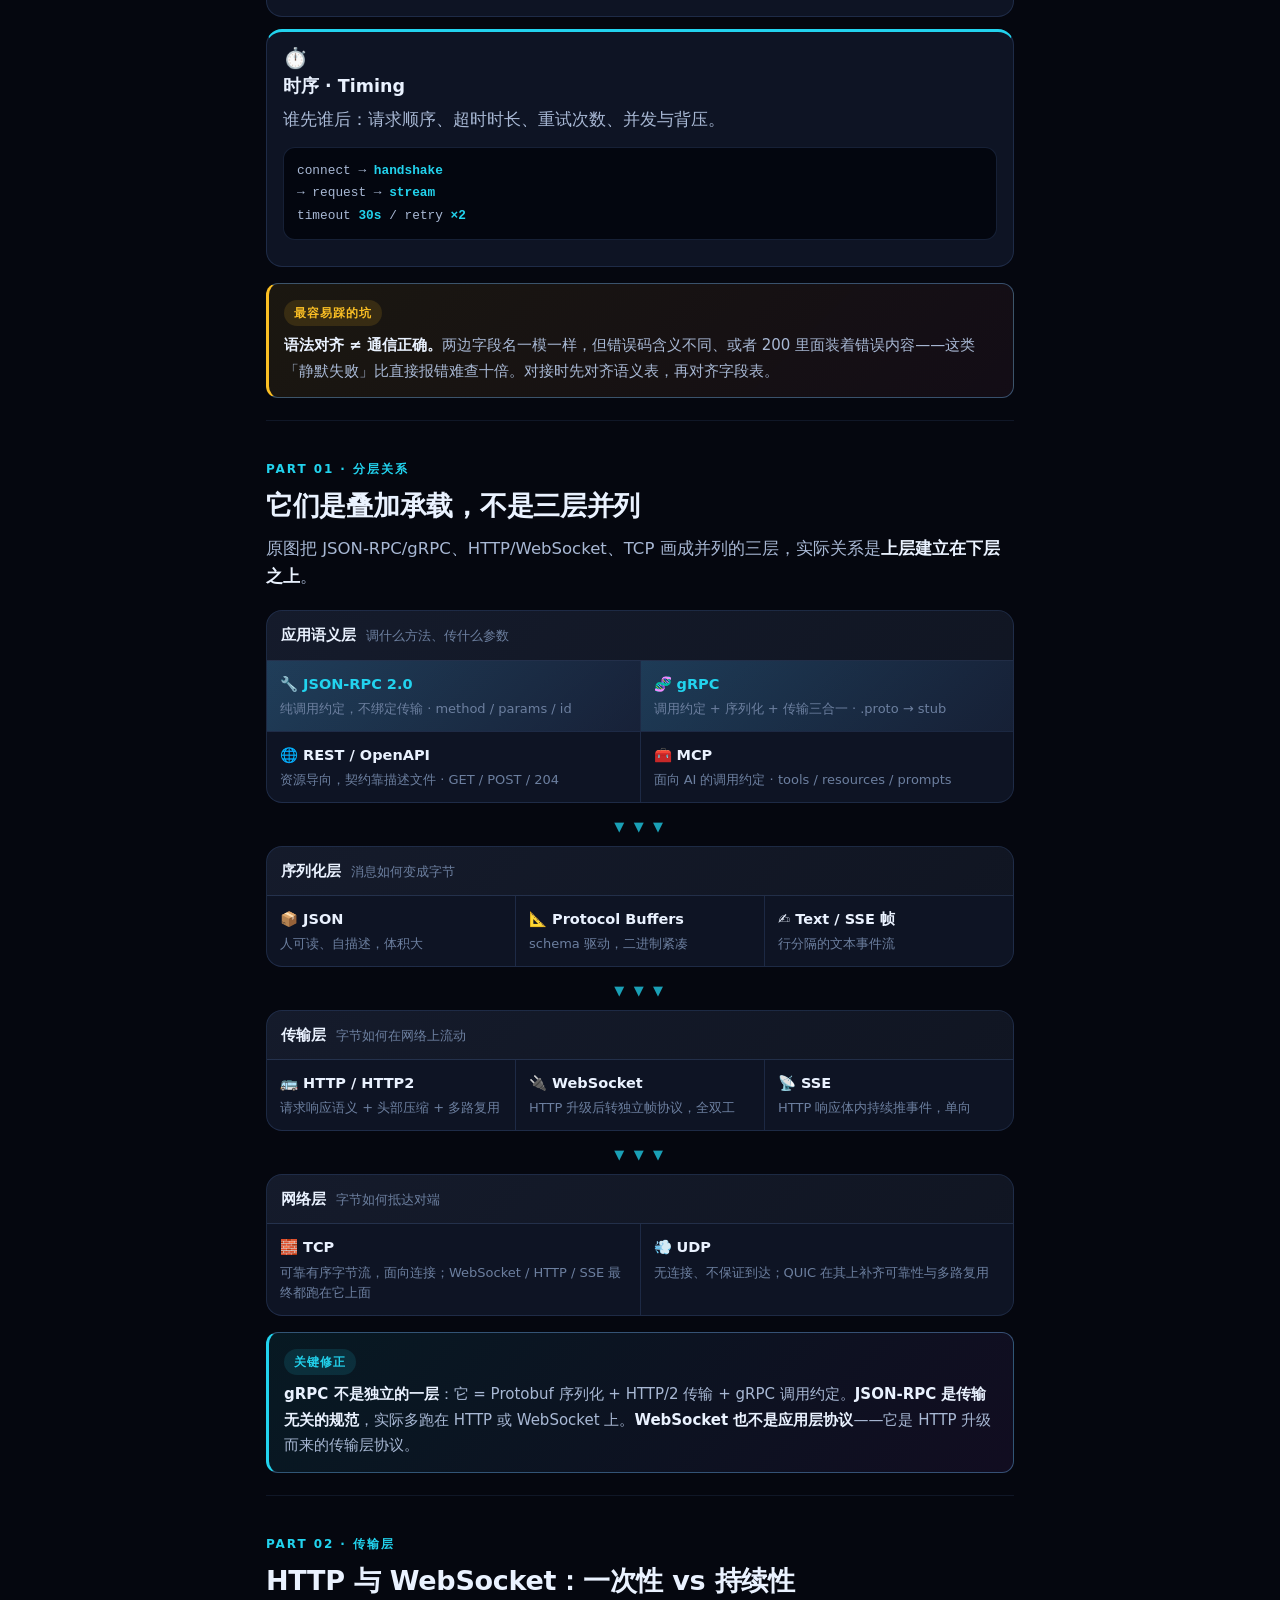
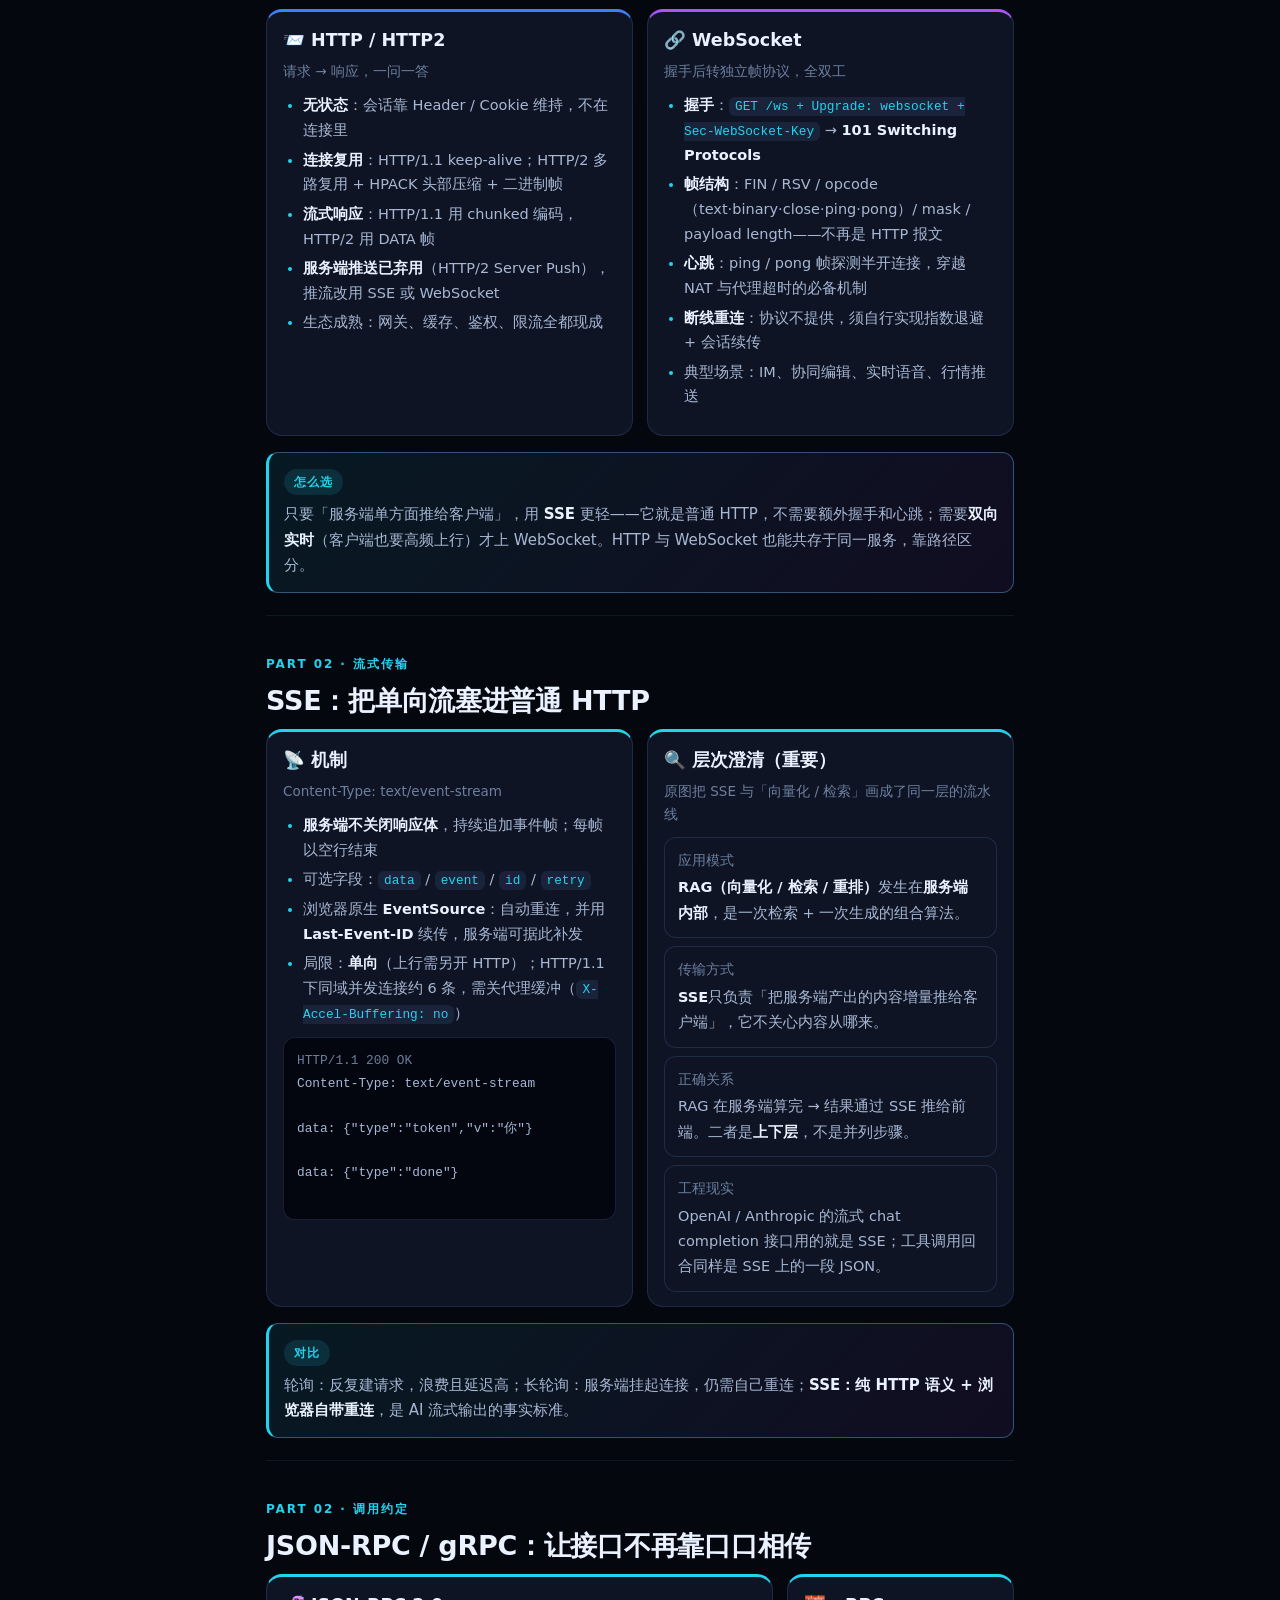
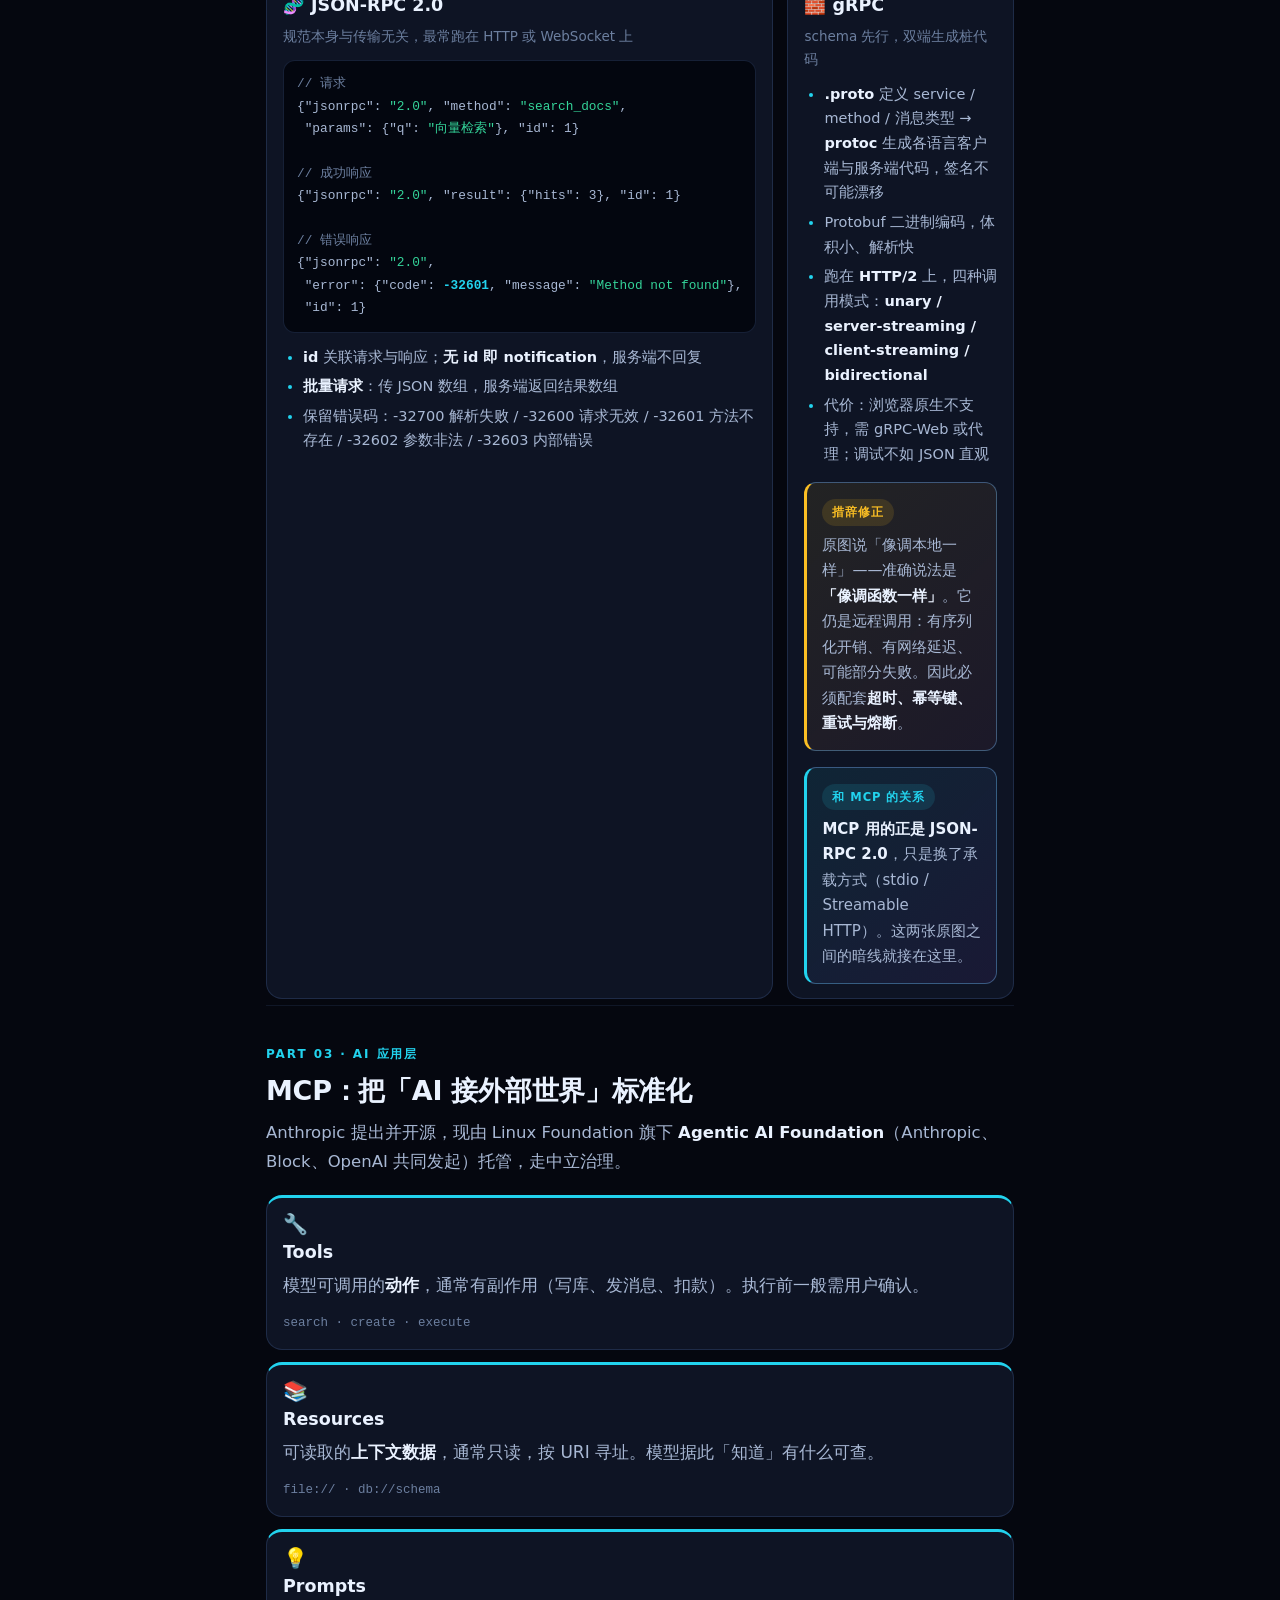
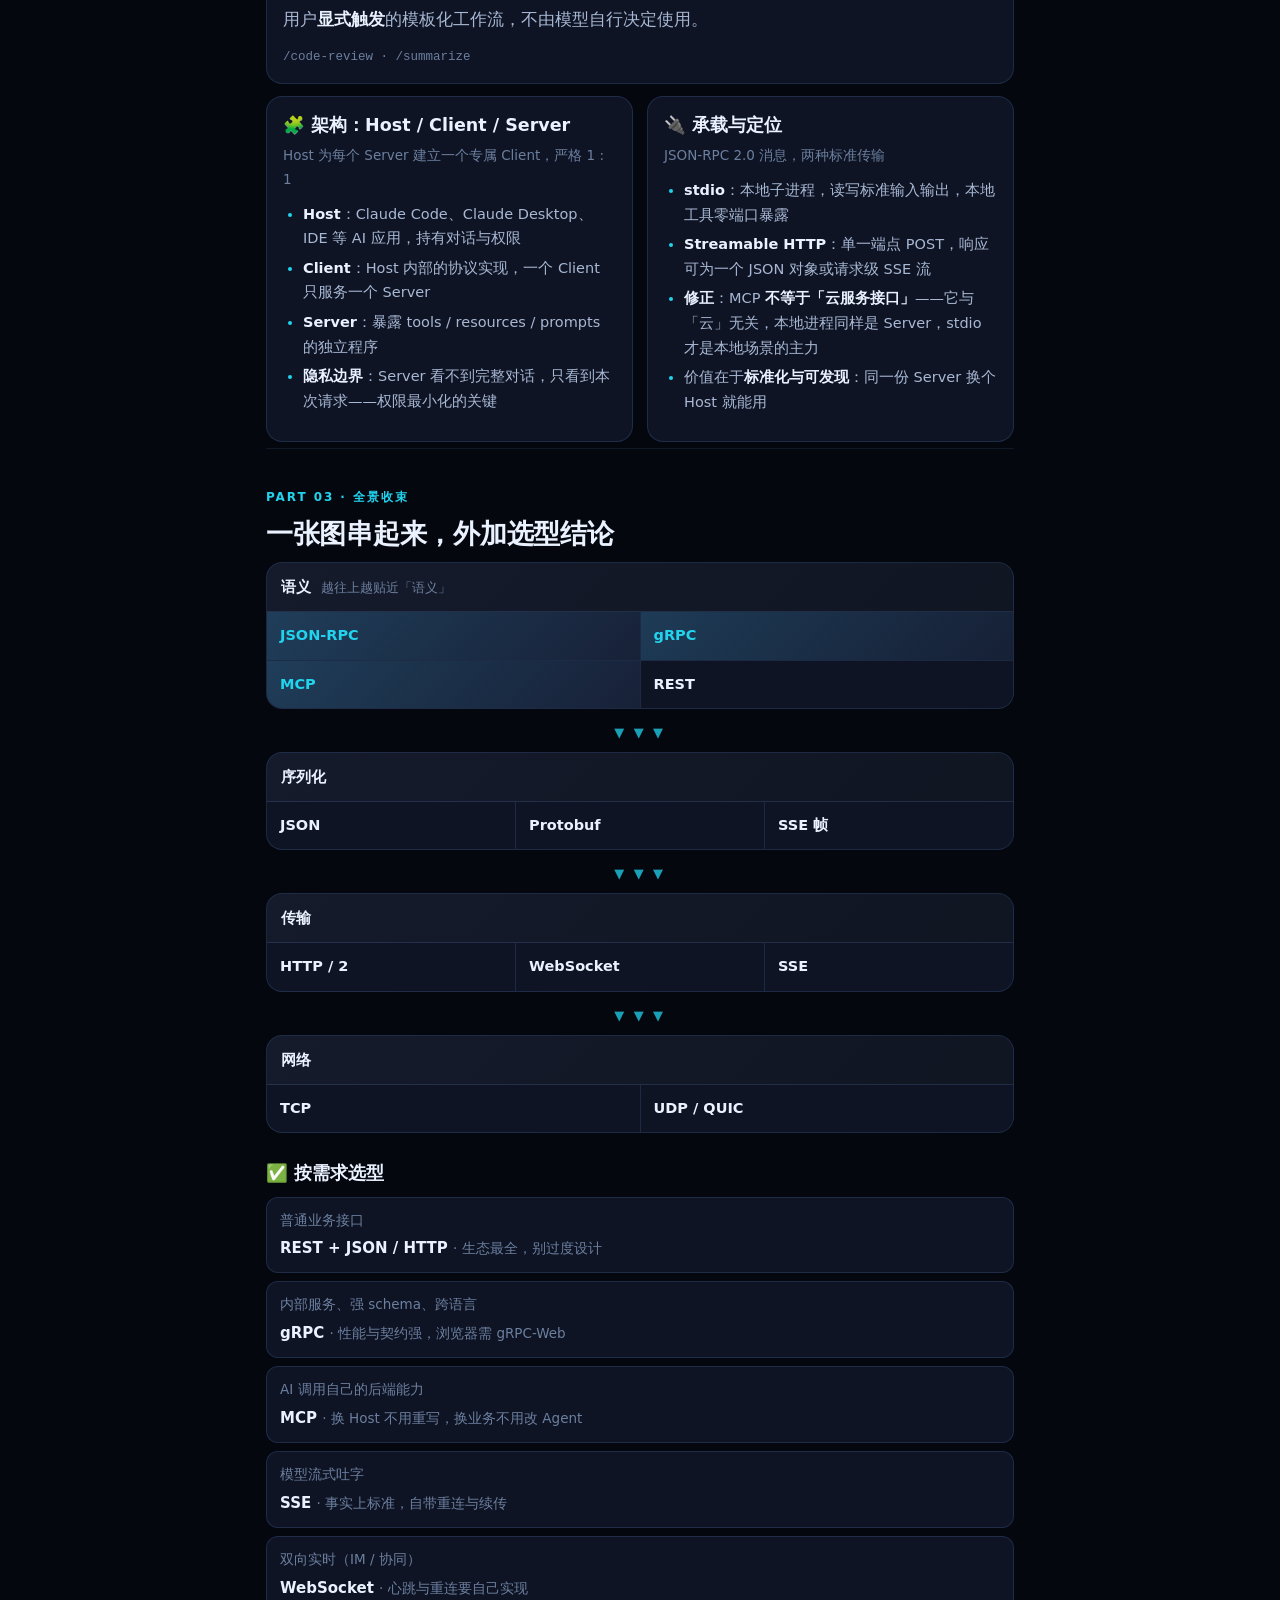
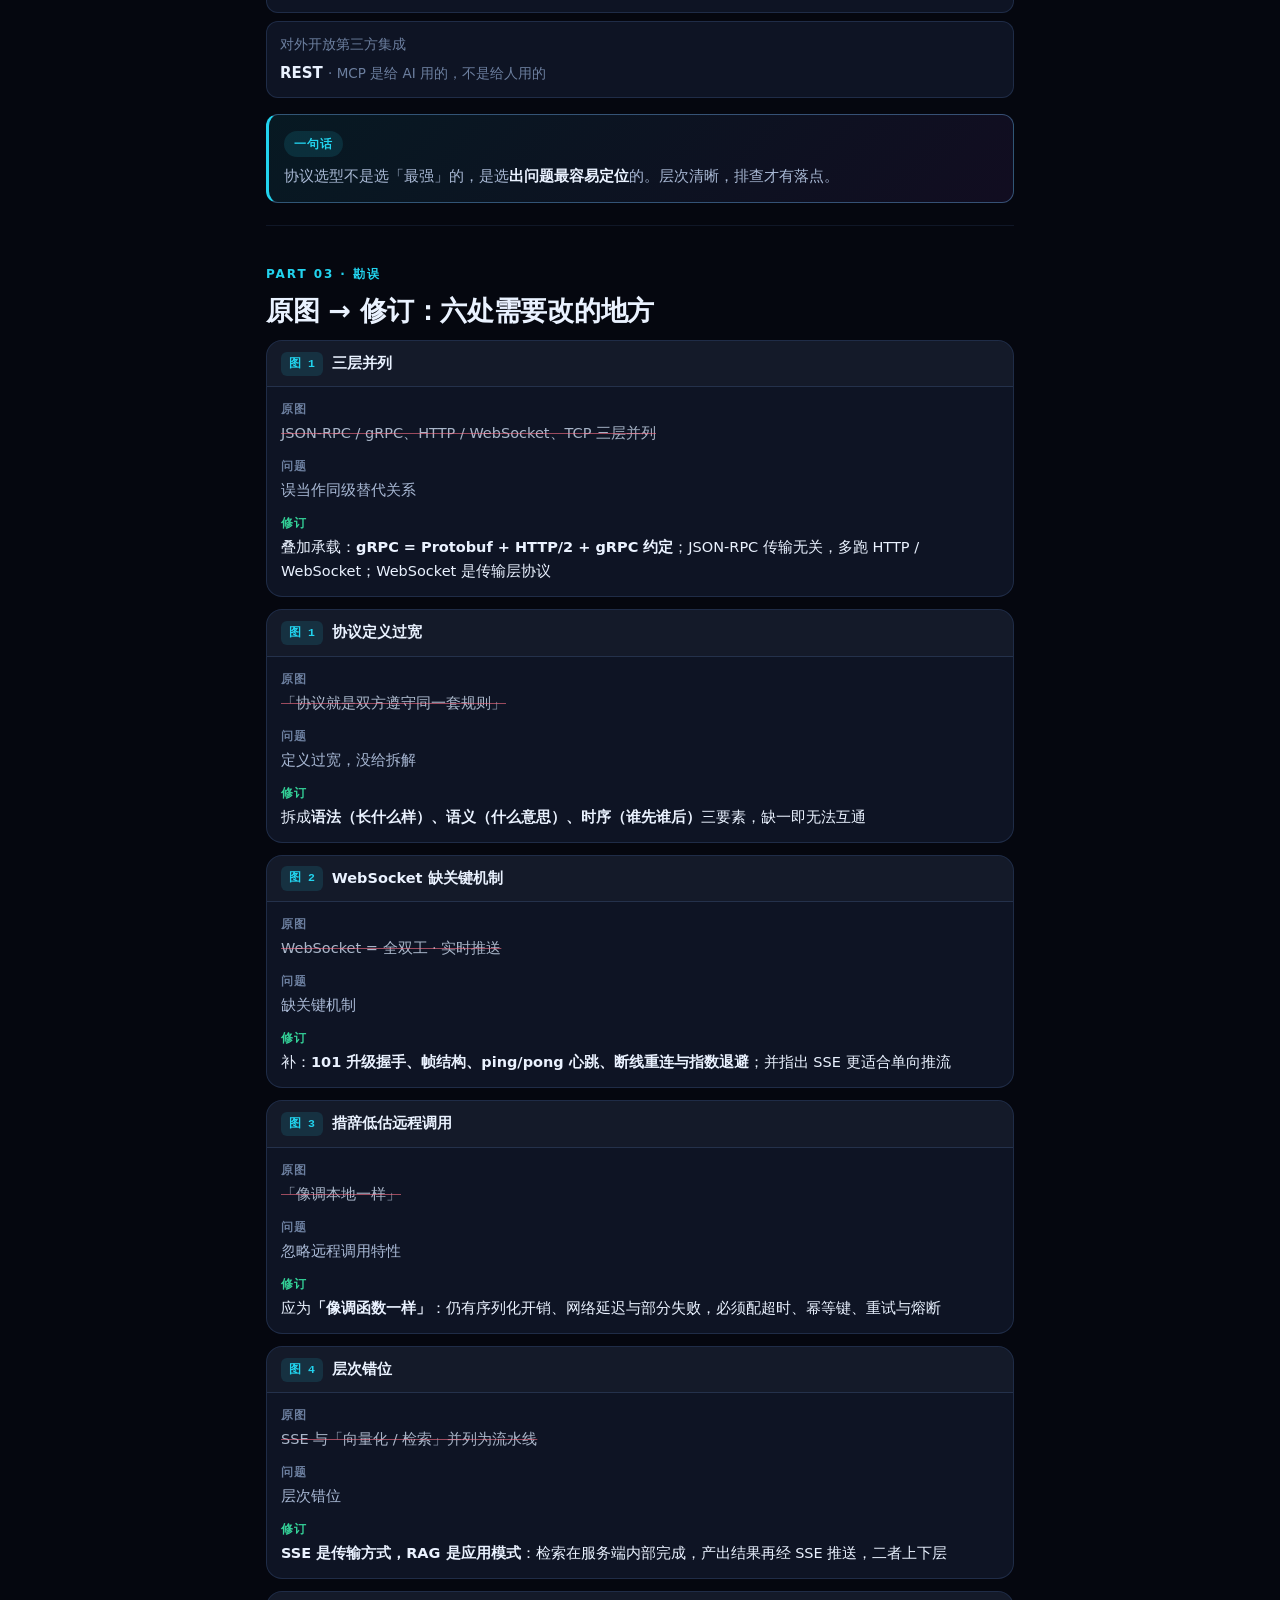
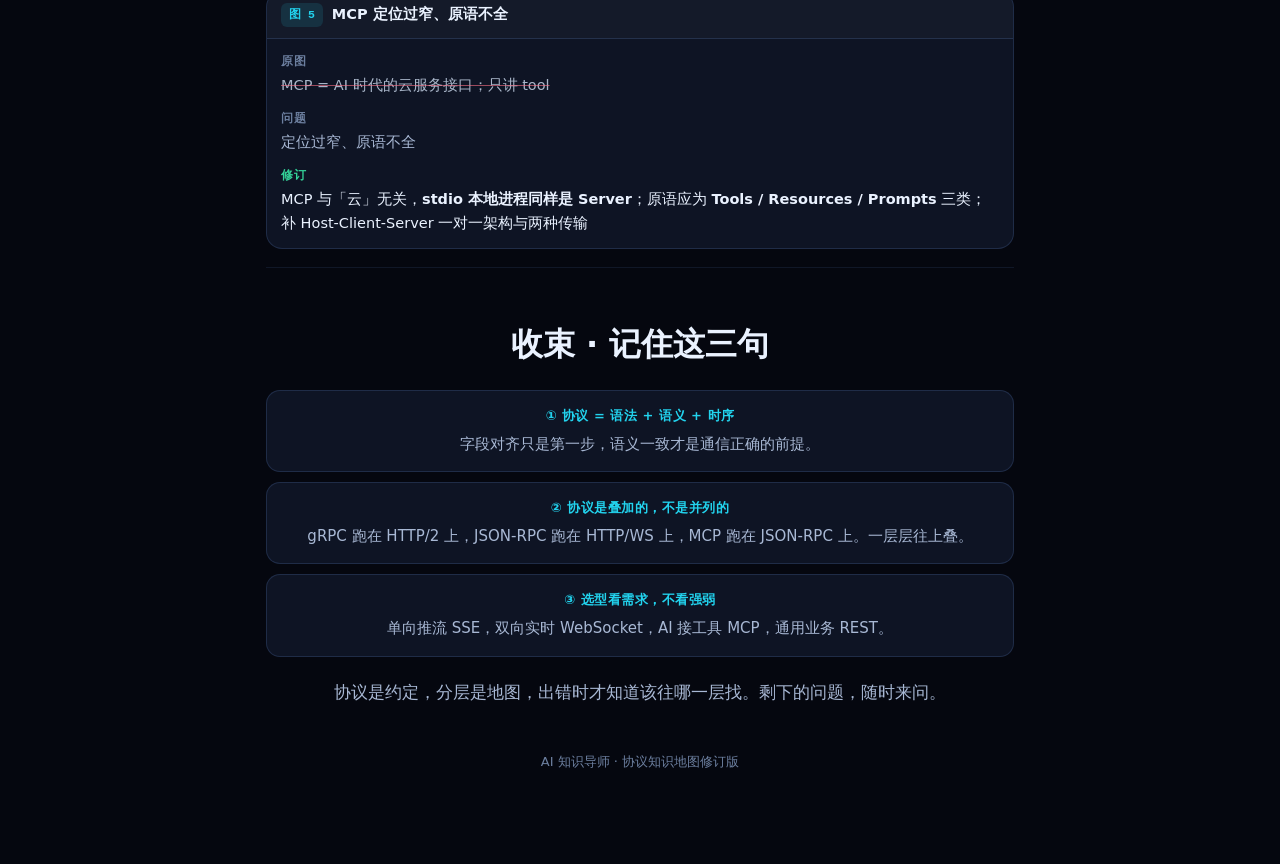
==== commit 11222cca: "Add A4 PDF export of protocol notes + download entry" ====
--- a/protocols.html
+++ b/protocols.html
@@ -214,6 +214,7 @@
 
 <header class="topbar">
   <div class="brand">协议知识地图 · <b>修订版</b></div>
+  <a class="btn" href="ai-protocol-notes.pdf" download>⬇ PDF</a>
   <button class="btn" id="tocBtn">目录</button>
 </header>
 
